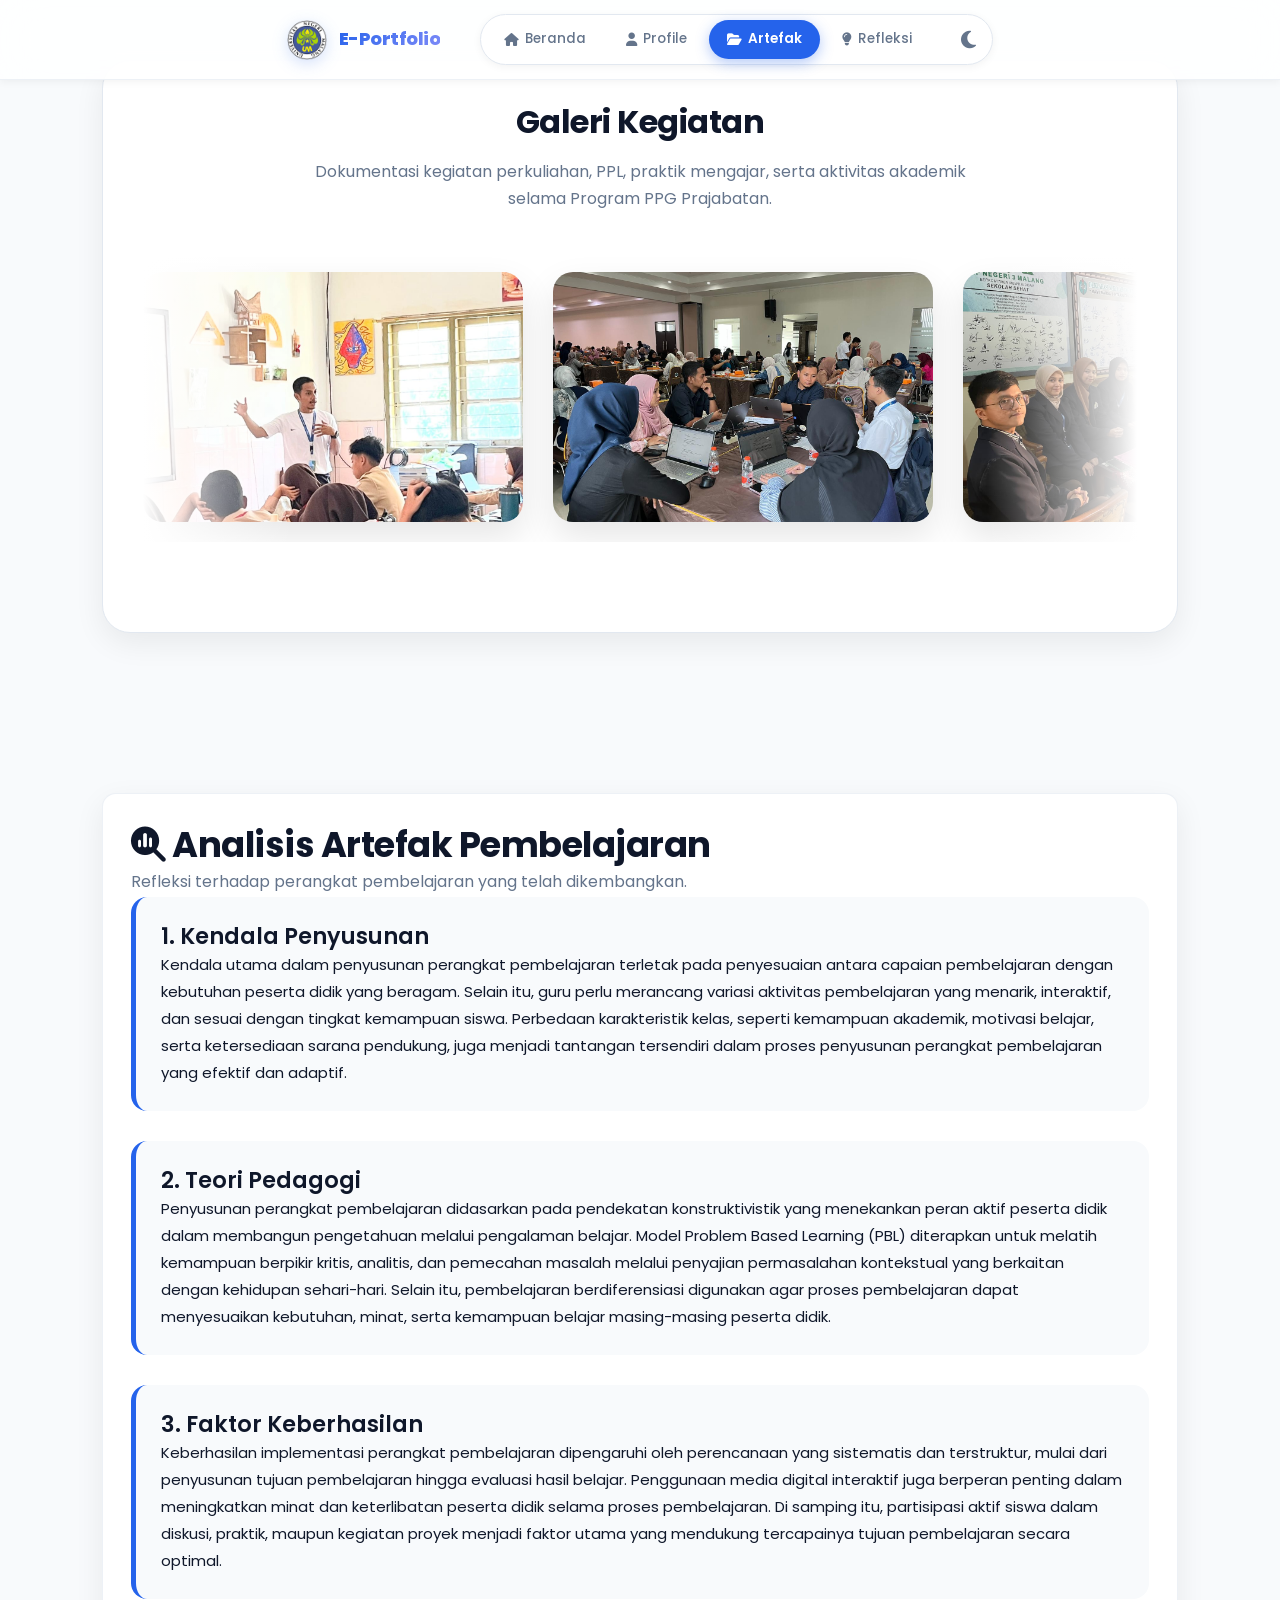
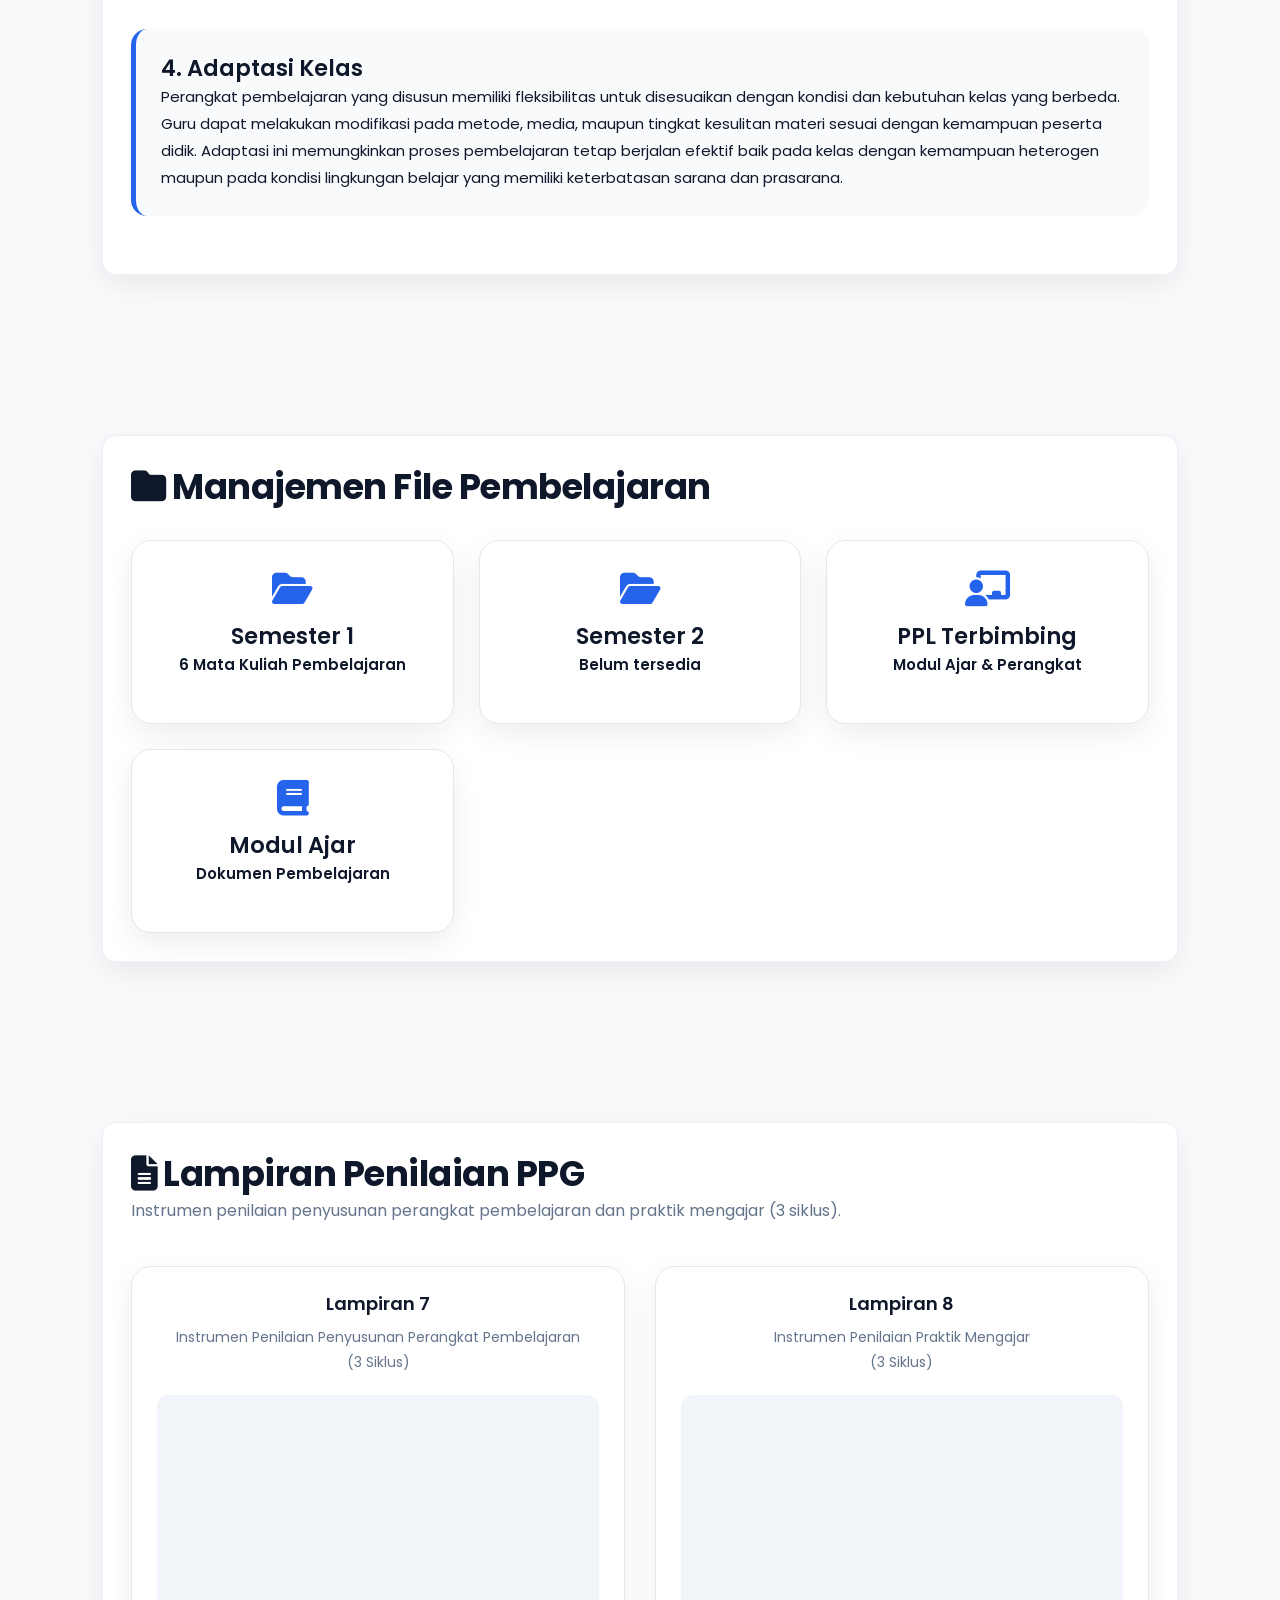
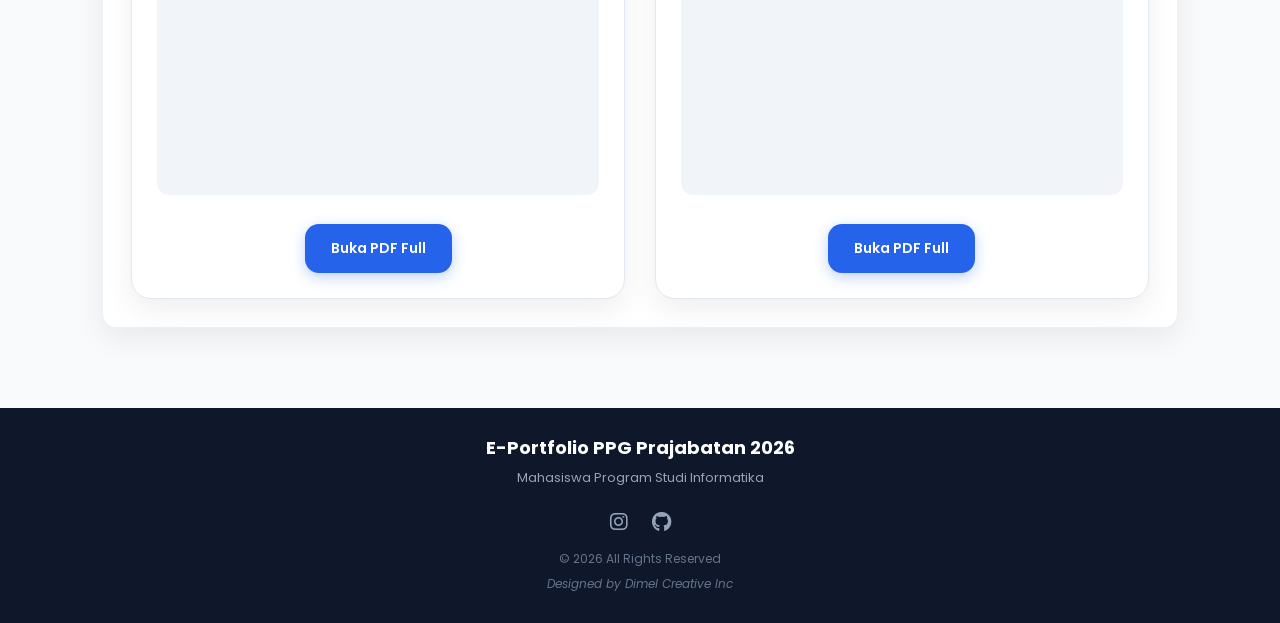
==== e-porto/artefak.html @ 4938cc2d "Add files via upload" ====
<!DOCTYPE html>
<html lang="id">

<head>
  <meta charset="UTF-8">
  <meta name="viewport" content="width=device-width, initial-scale=1.0">
  <title>Artefak - E-Portfolio PPG</title>

  <link rel="icon" href="assets/img/favicon.png">
  <link rel="stylesheet" href="https://cdnjs.cloudflare.com/ajax/libs/font-awesome/6.5.1/css/all.min.css">
  <link rel="stylesheet" href="assets/css/global.css">
  <link rel="stylesheet" href="assets/css/artefak.css">
</head>

<body class="page-transition">

  <div id="preloader">
    <div class="loader-box">
      <div class="loader-wrapper">
        <div class="loader-circle"></div>
        <img src="assets/img/logo1.png" class="loader-logo" alt="Logo Preloader">
      </div>
    </div>
  </div>

  <nav class="navbar">
    <div class="nav-left">
      <img src="assets/img/logo1.png" class="logo" alt="Logo E-Portfolio">
      <div class="title">E-Portfolio</div>
    </div>
    <div class="nav-right">
      <a href="index.html"><i class="fas fa-house"></i> Beranda</a>
      <a href="profile.html"><i class="fas fa-user"></i> Profile</a>
      <a href="artefak.html" class="active"><i class="fas fa-folder-open"></i> Artefak</a>
      <a href="refleksi.html"><i class="fas fa-lightbulb"></i> Refleksi</a>
      <button id="theme-toggle" class="theme-btn" aria-label="Toggle Dark Mode"
        style="background:none;border:none;color:var(--text-soft);font-size:20px;cursor:pointer;margin-left:15px;">
        <i class="fas fa-moon"></i>
      </button>
    </div>
  </nav>

  <section class="gallery-wrapper">
    <div class="gallery-container">

      <div class="gallery-header">
        <h2>Galeri Kegiatan</h2>
        <p>
          Dokumentasi kegiatan perkuliahan, PPL, praktik mengajar,
          serta aktivitas akademik selama Program PPG Prajabatan.
        </p>
      </div>

      <div class="gallery-section">
        <div class="gallery-track">
          <div class="gallery-item"><img src="assets/img/keg5.jpeg" alt="Kegiatan 1"></div>
          <div class="gallery-item"><img src="assets/img/keg2.jpeg" alt="Kegiatan 2"></div>
          <div class="gallery-item"><img src="assets/img/keg3.jpeg" alt="Kegiatan 3"></div>
          <div class="gallery-item"><img src="assets/img/keg4.jpeg" alt="Kegiatan 4"></div>
          <div class="gallery-item"><img src="assets/img/keg1.jpeg" alt="Kegiatan 5"></div>
          <div class="gallery-item"><img src="assets/img/keg6.jpeg" alt="Kegiatan 6"></div>
          <div class="gallery-item"><img src="assets/img/keg7.jpeg" alt="Kegiatan 7"></div>
          <div class="gallery-item"><img src="assets/img/keg8.jpeg" alt="Kegiatan 8"></div>
          <div class="gallery-item"><img src="assets/img/keg9.jpeg" alt="Kegiatan 9"></div>
          <div class="gallery-item"><img src="assets/img/keg10.jpg" alt="Kegiatan 10"></div>

          <div class="gallery-item"><img src="assets/img/keg5.jpeg" alt="Kegiatan 1"></div>
          <div class="gallery-item"><img src="assets/img/keg2.jpeg" alt="Kegiatan 2"></div>
          <div class="gallery-item"><img src="assets/img/keg3.jpeg" alt="Kegiatan 3"></div>
          <div class="gallery-item"><img src="assets/img/keg4.jpeg" alt="Kegiatan 4"></div>
          <div class="gallery-item"><img src="assets/img/keg1.jpeg" alt="Kegiatan 5"></div>
          <div class="gallery-item"><img src="assets/img/keg6.jpeg" alt="Kegiatan 6"></div>
          <div class="gallery-item"><img src="assets/img/keg7.jpeg" alt="Kegiatan 7"></div>
          <div class="gallery-item"><img src="assets/img/keg8.jpeg" alt="Kegiatan 8"></div>
          <div class="gallery-item"><img src="assets/img/keg9.jpeg" alt="Kegiatan 9"></div>
          <div class="gallery-item"><img src="assets/img/keg10.jpg" alt="Kegiatan 10"></div>
        </div>
      </div>
    </div>
  </section>

  <section class="section">
    <div class="card">
      <h2><i class="fas fa-magnifying-glass-chart"></i> Analisis Artefak Pembelajaran</h2>
      <p class="sub-title">Refleksi terhadap perangkat pembelajaran yang telah dikembangkan.</p>

      <div class="analysis-box">
        <h3>1. Kendala Penyusunan</h3>
        <p>
          Kendala utama dalam penyusunan perangkat pembelajaran terletak pada penyesuaian antara capaian pembelajaran
          dengan kebutuhan peserta didik yang beragam. Selain itu, guru perlu merancang variasi aktivitas pembelajaran
          yang menarik, interaktif, dan sesuai dengan tingkat kemampuan siswa. Perbedaan karakteristik kelas, seperti
          kemampuan akademik, motivasi belajar, serta ketersediaan sarana pendukung, juga menjadi tantangan tersendiri
          dalam proses penyusunan perangkat pembelajaran yang efektif dan adaptif.
        </p>
      </div>

      <div class="analysis-box">
        <h3>2. Teori Pedagogi</h3>
        <p>
          Penyusunan perangkat pembelajaran didasarkan pada pendekatan konstruktivistik yang menekankan peran aktif
          peserta didik dalam membangun pengetahuan melalui pengalaman belajar. Model Problem Based Learning (PBL)
          diterapkan untuk melatih kemampuan berpikir kritis, analitis, dan pemecahan masalah melalui penyajian
          permasalahan kontekstual yang berkaitan dengan kehidupan sehari-hari. Selain itu, pembelajaran berdiferensiasi
          digunakan agar proses pembelajaran dapat menyesuaikan kebutuhan, minat, serta kemampuan belajar masing-masing
          peserta didik.
        </p>
      </div>

      <div class="analysis-box">
        <h3>3. Faktor Keberhasilan</h3>
        <p>
          Keberhasilan implementasi perangkat pembelajaran dipengaruhi oleh perencanaan yang sistematis dan terstruktur,
          mulai dari penyusunan tujuan pembelajaran hingga evaluasi hasil belajar. Penggunaan media digital interaktif
          juga berperan penting dalam meningkatkan minat dan keterlibatan peserta didik selama proses pembelajaran. Di
          samping itu, partisipasi aktif siswa dalam diskusi, praktik, maupun kegiatan proyek menjadi faktor utama yang
          mendukung tercapainya tujuan pembelajaran secara optimal.
        </p>
      </div>

      <div class="analysis-box">
        <h3>4. Adaptasi Kelas</h3>
        <p>
          Perangkat pembelajaran yang disusun memiliki fleksibilitas untuk disesuaikan dengan kondisi dan kebutuhan
          kelas yang berbeda. Guru dapat melakukan modifikasi pada metode, media, maupun tingkat kesulitan materi sesuai
          dengan kemampuan peserta didik. Adaptasi ini memungkinkan proses pembelajaran tetap berjalan efektif baik pada
          kelas dengan kemampuan heterogen maupun pada kondisi lingkungan belajar yang memiliki keterbatasan sarana dan
          prasarana.
        </p>
      </div>
    </div>
  </section>

  <section class="section">
    <div class="card">
      <h2><i class="fas fa-folder"></i> Manajemen File Pembelajaran</h2>

      <div class="file-grid">
        <div class="file-card" onclick="location.href='semester1.html'" style="cursor: pointer;">
          <i class="fas fa-folder-open"></i>
          <h3>Semester 1</h3>
          <p>6 Mata Kuliah Pembelajaran</p>
        </div>

        <div class="file-card">
          <i class="fas fa-folder-open"></i>
          <h3>Semester 2</h3>
          <p>Belum tersedia</p>
        </div>

        <div class="file-card" onclick="location.href='pplterbimbing.html'" style="cursor: pointer;">
          <i class="fas fa-chalkboard-user"></i>
          <h3>PPL Terbimbing</h3>
          <p>Modul Ajar & Perangkat</p>
        </div>

        <div class="file-card" onclick="location.href='modulajar.html'" style="cursor: pointer;">
          <i class="fas fa-book"></i>
          <h3>Modul Ajar</h3>
          <p>Dokumen Pembelajaran</p>
        </div>
      </div>
    </div>
  </section>

  <section class="section">
    <div class="card">
      <h2><i class="fas fa-file-lines"></i> Lampiran Penilaian PPG</h2>
      <p class="sub-title">Instrumen penilaian penyusunan perangkat pembelajaran dan praktik mengajar (3 siklus).</p>

      <div class="pdf-grid">
        <div class="pdf-card">
          <h3>Lampiran 7</h3>
          <p>Instrumen Penilaian Penyusunan Perangkat Pembelajaran<br>(3 Siklus)</p>
          <iframe src="assets/pdf/Lampiran 7 (3 Siklus).pdf" class="pdf-viewer" title="Lampiran 7"></iframe>
          <a href="assets/pdf/Lampiran 7 (3 Siklus).pdf" target="_blank" class="btn">Buka PDF Full</a>
        </div>

        <div class="pdf-card">
          <h3>Lampiran 8</h3>
          <p>Instrumen Penilaian Praktik Mengajar<br>(3 Siklus)</p>
          <iframe src="assets/pdf/Lampiran 8 (3 Siklus).pdf" class="pdf-viewer" title="Lampiran 8"></iframe>
          <a href="assets/pdf/Lampiran 8 (3 Siklus).pdf" target="_blank" class="btn">Buka PDF Full</a>
        </div>
      </div>
    </div>
  </section>
  <button id="backToTop" class="back-to-top" aria-label="Kembali ke atas">
    <i class="fas fa-arrow-up"></i>
  </button>
  <footer>
    <div class="footer-content">
      <h3>E-Portfolio PPG Prajabatan 2026</h3>
      <p>Mahasiswa Program Studi Informatika</p>

      <div class="footer-social">
        <a href="https://www.instagram.com/fathulrrrrr/" target="_blank"><i class="fab fa-instagram"></i></a>
        <a href="https://github.com/cj37-xyz" target="_blank"><i class="fab fa-github"></i></a>
      </div>

      <div class="footer-bottom">
        © 2026 All Rights Reserved
        <p><i>Designed by Dimel Creative Inc</i></p>
      </div>
    </div>
  </footer>

  <script src="https://unpkg.com/aos@2.3.1/dist/aos.js"></script>
  <script src="assets/js/global.js"></script>

  <script>
    AOS.init({
      duration: 1000,
      once: true
    });
  </script>

  <script>
    /* =========================
    DISABLE SCROLL RESTORE & PRELOADER
    ========================= */
    if ('scrollRestoration' in history) {
      history.scrollRestoration = 'manual';
    }

    window.addEventListener("load", () => {
      const preloader = document.getElementById("preloader");

      /* SCROLL KE ATAS */
      window.scrollTo(0, 0);

      /* LOADER */
      setTimeout(() => {
        preloader.style.opacity = "0";
        setTimeout(() => {
          preloader.style.visibility = "hidden";
        }, 300);
      }, 650);
    });

    /* =========================
    NAVBAR HIDE SHOW
    ========================= */
    let lastScroll = 0;
    const navbar = document.querySelector('.navbar');

    window.addEventListener('scroll', () => {
      let currentScroll = window.pageYOffset;

      if (currentScroll > lastScroll && currentScroll > 80) {
        navbar.classList.add('hide'); // SCROLL BAWAH
      } else {
        navbar.classList.remove('hide'); // SCROLL ATAS
      }
      lastScroll = currentScroll;
    });
  </script>
  <script>
    /* =========================
    DARK MODE TOGGLE & LOCAL STORAGE
    ========================= */
    const themeToggleBtn = document.getElementById('theme-toggle');
    const themeIcon = themeToggleBtn.querySelector('i');
    const rootElement = document.documentElement;

    const savedTheme = localStorage.getItem('portfolio-theme');
    if (savedTheme === 'dark') {
      rootElement.setAttribute('data-theme', 'dark');
      themeIcon.classList.replace('fa-moon', 'fa-sun');
    }

    themeToggleBtn.addEventListener('click', () => {
      const currentTheme = rootElement.getAttribute('data-theme');
      if (currentTheme === 'dark') {
        rootElement.removeAttribute('data-theme');
        localStorage.setItem('portfolio-theme', 'light');
        themeIcon.classList.replace('fa-sun', 'fa-moon');
      } else {
        rootElement.setAttribute('data-theme', 'dark');
        localStorage.setItem('portfolio-theme', 'dark');
        themeIcon.classList.replace('fa-moon', 'fa-sun');
      }
    });
  </script>
  <script>
    /* =========================
    BACK TO TOP BUTTON SCRIPT
    ========================= */
    const backToTopBtn = document.getElementById("backToTop");

    window.addEventListener("scroll", () => {
      // Tombol akan muncul jika layar di-scroll lebih dari 300px ke bawah
      if (window.pageYOffset > 300) {
        backToTopBtn.classList.add("show");
      } else {
        backToTopBtn.classList.remove("show");
      }
    });

    // Efek scroll mulus (smooth) saat diklik
    backToTopBtn.addEventListener("click", () => {
      window.scrollTo({
        top: 0,
        behavior: "smooth"
      });
    });
  </script>
</body>

</html>
---- e-porto/assets/css/global.css ----
@import url('https://fonts.googleapis.com/css2?family=Poppins:ital,wght@0,300;0,400;0,500;0,600;0,700;0,800;1,400&display=swap');

/* =========================
ROOT VARIABLES
========================= */

:root {
  --navbar-height: 80px;

  --primary: #2563EB;
  --primary-dark: #1D4ED8;
  --primary-light: #EFF6FF;
  --accent: #6366F1;

  --text: #0F172A;
  --text-soft: #64748B;
  --text-muted: #94A3B8;

  --bg: #F8FAFC;
  --bg-card: #FFFFFF;
  --white: #FFFFFF;

  --border: #E2E8F0;
  --border-light: rgba(226, 232, 240, 0.6);

  --shadow-sm: 0 2px 8px rgba(0, 0, 0, 0.05);
  --shadow: 0 10px 30px rgba(0, 0, 0, 0.07);
  --shadow-lg: 0 20px 50px rgba(0, 0, 0, 0.1);

  --radius-sm: 8px;
  --radius: 14px;
  --radius-lg: 20px;
  --radius-full: 999px;

  --navbar-bg: rgba(255, 255, 255, 0.85);

  --font: 'Poppins', sans-serif;
}

/* =========================
DARK THEME
========================= */

[data-theme="dark"] {
  --bg: #0F172A;
  --bg-card: #1E293B;
  --text: #F1F5F9;
  --text-soft: #CBD5E1;
  --text-muted: #64748B;
  --white: #1E293B;
  --primary: #60A5FA;
  --primary-dark: #93C5FD;
  --primary-light: rgba(96, 165, 250, 0.1);
  --border: rgba(255, 255, 255, 0.08);
  --border-light: rgba(255, 255, 255, 0.05);
  --shadow-sm: 0 2px 8px rgba(0, 0, 0, 0.3);
  --shadow: 0 10px 30px rgba(0, 0, 0, 0.3);
  --shadow-lg: 0 20px 50px rgba(0, 0, 0, 0.5);
  --navbar-bg: rgba(15, 23, 42, 0.9);
}

/* =========================
GLOBAL RESET
========================= */

*,
*::before,
*::after {
  margin: 0;
  padding: 0;
  box-sizing: border-box;
}

html {
  scroll-behavior: smooth;
}

body {
  font-family: var(--font);
  background: var(--bg);
  color: var(--text);
  line-height: 1.7;
  -webkit-font-smoothing: antialiased;
  animation: pageFade 0.5s ease;
}

a {
  text-decoration: none;
  font-family: var(--font);
}

button,
input,
textarea,
select {
  font-family: var(--font);
}

img {
  max-width: 100%;
  height: auto;
  display: block;
}

/* =========================
TYPOGRAPHY SYSTEM
========================= */

h1,
h2,
h3,
h4,
h5,
h6 {
  font-family: var(--font);
  color: var(--text);
  line-height: 1.3;
}

h1 {
  font-size: clamp(2rem, 5vw, 3.5rem);
  font-weight: 800;
  letter-spacing: -1px;
}

h2 {
  font-size: clamp(1.5rem, 3vw, 2.2rem);
  font-weight: 700;
  letter-spacing: -0.5px;
}

h3 {
  font-size: clamp(1.1rem, 2vw, 1.4rem);
  font-weight: 600;
}

p {
  font-family: var(--font);
  color: var(--text-soft);
  line-height: 1.8;
  font-weight: 400;
}

/* =========================
NAVBAR
========================= */

.navbar {
  position: fixed;
  top: 0;
  left: 0;
  right: 0;
  z-index: 9999;
  height: var(--navbar-height);
  display: flex;
  justify-content: center;
  align-items: center;
  gap: 40px;
  padding: 0 5%;
  background: var(--navbar-bg);
  backdrop-filter: blur(20px);
  -webkit-backdrop-filter: blur(20px);
  border-bottom: 1px solid var(--border-light);
  box-shadow: var(--shadow-sm);
  font-family: var(--font);
  transition: transform 0.4s cubic-bezier(0.4, 0, 0.2, 1),
    background 0.3s ease,
    box-shadow 0.3s ease;
}

.navbar.hide {
  transform: translateY(-110%);
}

/* NAV LEFT */

.nav-left {
  display: flex;
  align-items: center;
  gap: 12px;
}

.logo {
  width: 40px;
  height: 40px;
  object-fit: contain;
  filter: drop-shadow(0 4px 8px rgba(37, 99, 235, 0.2));
  transition: transform 0.4s cubic-bezier(0.34, 1.56, 0.64, 1);
}

.logo:hover {
  transform: rotate(-8deg) scale(1.1);
}

.title {
  font-family: var(--font);
  font-weight: 800;
  font-size: 18px;
  color: var(--text);
  letter-spacing: -0.5px;
  background: linear-gradient(135deg, var(--primary) 0%, #818CF8 100%);
  -webkit-background-clip: text;
  -webkit-text-fill-color: transparent;
  background-clip: text;
}

/* NAV RIGHT (PILL MENU) */

.nav-right {
  display: flex;
  align-items: center;
  gap: 4px;
  background: var(--bg-card);
  padding: 5px;
  border-radius: var(--radius-full);
  border: 1px solid var(--border);
  box-shadow: var(--shadow-sm);
}

.nav-right a {
  font-family: var(--font);
  display: flex;
  align-items: center;
  gap: 6px;
  padding: 8px 18px;
  font-size: 13.5px;
  font-weight: 500;
  color: var(--text-soft);
  border-radius: var(--radius-full);
  transition: all 0.25s cubic-bezier(0.4, 0, 0.2, 1);
  position: relative;
  white-space: nowrap;
}

.nav-right a i {
  font-size: 13px;
  transition: transform 0.25s ease;
}

.nav-right a:hover {
  color: var(--primary);
  background: var(--primary-light);
}

.nav-right a:hover i {
  transform: translateY(-2px);
}

.nav-right a.active {
  background: var(--primary);
  color: #fff;
  font-weight: 600;
  box-shadow: 0 4px 14px rgba(37, 99, 235, 0.35);
}

.nav-right a.active i {
  color: #fff;
}

.nav-right a.active:hover {
  background: var(--primary-dark);
  color: #fff;
}

/* THEME TOGGLE */

#theme-toggle {
  font-family: var(--font);
  display: flex;
  align-items: center;
  justify-content: center;
  width: 38px;
  height: 38px;
  border-radius: 50%;
  background: var(--primary-light);
  border: 1px solid var(--border);
  color: var(--primary);
  cursor: pointer;
  transition: all 0.35s cubic-bezier(0.34, 1.56, 0.64, 1);
  flex-shrink: 0;
}

#theme-toggle:hover {
  transform: rotate(30deg) scale(1.1);
  box-shadow: 0 4px 12px rgba(37, 99, 235, 0.25);
}

[data-theme="dark"] #theme-toggle {
  color: #FBBF24;
  background: rgba(251, 191, 36, 0.1);
  border-color: rgba(251, 191, 36, 0.2);
}

[data-theme="dark"] #theme-toggle:hover {
  box-shadow: 0 4px 12px rgba(251, 191, 36, 0.3);
}

/* =========================
SECTION SYSTEM
========================= */

section {
  padding: 80px 8%;
}

.section-header {
  text-align: center;
  margin-bottom: 50px;
}

.section-header h2 {
  margin-bottom: 12px;
}

.section-header p {
  max-width: 600px;
  margin: 0 auto;
  font-size: 15px;
}

.section-tag {
  display: inline-flex;
  align-items: center;
  gap: 6px;
  padding: 5px 14px;
  background: var(--primary-light);
  color: var(--primary);
  border-radius: var(--radius-full);
  font-size: 12px;
  font-weight: 600;
  letter-spacing: 0.5px;
  text-transform: uppercase;
  margin-bottom: 14px;
  font-family: var(--font);
}

/* =========================
CARD SYSTEM
========================= */

.card {
  background: var(--bg-card);
  border-radius: var(--radius);
  box-shadow: var(--shadow);
  padding: 28px;
  border: 1px solid var(--border-light);
  transition: transform 0.3s ease, box-shadow 0.3s ease;
}

.card:hover {
  transform: translateY(-5px);
  box-shadow: var(--shadow-lg);
}

/* =========================
BADGE SYSTEM
========================= */

.badge {
  display: inline-flex;
  align-items: center;
  gap: 5px;
  padding: 6px 14px;
  background: var(--primary-light);
  color: var(--primary);
  font-size: 12.5px;
  border-radius: var(--radius-full);
  font-weight: 600;
  font-family: var(--font);
  letter-spacing: 0.3px;
}

/* =========================
BUTTON SYSTEM
========================= */

.btn {
  display: inline-flex;
  align-items: center;
  gap: 8px;
  padding: 13px 26px;
  background: var(--primary);
  color: white;
  border-radius: var(--radius);
  font-weight: 600;
  font-size: 14px;
  font-family: var(--font);
  border: none;
  cursor: pointer;
  transition: all 0.3s cubic-bezier(0.4, 0, 0.2, 1);
  box-shadow: 0 4px 14px rgba(37, 99, 235, 0.3);
}

.btn:hover {
  background: var(--primary-dark);
  transform: translateY(-3px);
  box-shadow: 0 8px 22px rgba(37, 99, 235, 0.4);
  color: white;
}

.btn-outline {
  display: inline-flex;
  align-items: center;
  gap: 8px;
  padding: 13px 26px;
  border: 2px solid var(--primary);
  color: var(--primary);
  border-radius: var(--radius);
  font-weight: 600;
  font-size: 14px;
  font-family: var(--font);
  cursor: pointer;
  transition: all 0.3s ease;
  background: transparent;
}

.btn-outline:hover {
  background: var(--primary);
  color: white;
  transform: translateY(-3px);
  box-shadow: 0 8px 22px rgba(37, 99, 235, 0.25);
}

/* =========================
PRELOADER
========================= */

#preloader {
  position: fixed;
  width: 100%;
  height: 100vh;
  background: var(--bg);
  display: flex;
  justify-content: center;
  align-items: center;
  z-index: 999999;
  transition: opacity 0.4s ease, visibility 0.4s ease;
}

.loader-box {
  text-align: center;
}

.loader-wrapper {
  position: relative;
  width: 80px;
  height: 80px;
  margin: 0 auto 20px;
}

.loader-circle {
  width: 80px;
  height: 80px;
  border: 3px solid var(--border);
  border-top: 3px solid var(--primary);
  border-radius: 50%;
  animation: spin 1s linear infinite;
  position: absolute;
  top: 0;
  left: 0;
}

.loader-logo {
  width: 50px;
  height: 50px;
  object-fit: contain;
  position: absolute;
  top: 50%;
  left: 50%;
  transform: translate(-50%, -50%);
}

.loader-box h3 {
  font-size: 18px;
  font-weight: 700;
  font-family: var(--font);
  color: var(--text);
  margin-bottom: 6px;
}

.loader-box p {
  font-size: 13px;
  color: var(--text-muted);
  font-family: var(--font);
}

/* =========================
FOOTER
========================= */

footer {
  background: #0F172A;
  color: white;
  text-align: center;
  padding: 28px 8%;
  font-family: var(--font);
}

.footer-content h3 {
  font-size: 18px;
  font-weight: 700;
  color: white;
  margin-bottom: 6px;
  font-family: var(--font);
}

.footer-content p {
  font-size: 13px;
  color: #94A3B8;
  font-family: var(--font);
}

.footer-social {
  margin: 16px 0 10px;
}

.footer-social a {
  margin: 0 10px;
  color: #94A3B8;
  font-size: 20px;
  transition: 0.3s ease;
  display: inline-block;
}

.footer-social a:hover {
  color: var(--primary);
  transform: translateY(-3px);
}

.footer-bottom {
  margin-top: 10px;
  font-size: 12px;
  color: #64748B;
  font-family: var(--font);
}

.footer-bottom p {
  font-size: 12px;
  color: #64748B;
  font-family: var(--font);
  margin-top: 4px;
}

/* =========================
PROFILE SECTION
========================= */

.profile-section {
  padding: 120px 8% 60px;
}

.container {
  display: grid;
  grid-template-columns: 1.3fr 1fr;
  gap: 40px;
  align-items: start;
}

.profile-text {
  padding: 35px;
}

.profile-text h1 {
  font-size: 36px;
  margin: 15px 0;
  font-family: var(--font);
  font-weight: 800;
}

.profile-text p {
  margin-bottom: 18px;
  line-height: 1.9;
  font-family: var(--font);
}

.profile-text h2 {
  margin-top: 25px;
  font-size: 17px;
  display: flex;
  align-items: center;
  gap: 10px;
  color: var(--primary);
  font-family: var(--font);
  font-weight: 700;
}

.profile-text.card {
  transition: 0.3s ease;
}

.profile-text.card:hover {
  transform: translateY(-4px);
}

/* =========================
MAPS
========================= */

.profile-maps {
  display: flex;
  flex-direction: column;
  gap: 20px;
}

.map-box {
  padding: 18px;
  border-radius: var(--radius);
  overflow: hidden;
  transition: 0.3s ease;
}

.map-box:hover {
  transform: translateY(-4px);
}

.map-box h3 {
  margin-bottom: 12px;
  font-size: 15px;
  color: var(--primary);
  display: flex;
  align-items: center;
  gap: 8px;
  font-family: var(--font);
  font-weight: 600;
}

.map-box iframe {
  width: 100%;
  height: 240px;
  border-radius: var(--radius-sm);
  border: none;
}

/* =========================
ANIMATIONS
========================= */

@keyframes spin {
  0% {
    transform: rotate(0deg);
  }

  100% {
    transform: rotate(360deg);
  }
}

@keyframes fadePage {
  from {
    opacity: 0;
    transform: translateY(8px);
  }

  to {
    opacity: 1;
    transform: translateY(0);
  }
}

@keyframes fadeUp {
  from {
    opacity: 0;
    transform: translateY(20px);
  }

  to {
    opacity: 1;
    transform: translateY(0);
  }
}

@keyframes gradientShift {
  0% {
    background-position: 0% 50%;
  }

  50% {
    background-position: 100% 50%;
  }

  100% {
    background-position: 0% 50%;
  }
}

.page-transition {
  animation: fadePage 0.5s ease;
}

/* =========================
RESPONSIVE — TABLET
========================= */

@media (max-width: 992px) {

  .hero,
  .profile-section,
  .reflection-container,
  .map-section {
    grid-template-columns: 1fr;
    gap: 40px;
  }

  .hero-right,
  .profile-image {
    text-align: center;
  }

  .hero-right img,
  .profile-image img {
    width: 280px;
  }

  .gallery-track img {
    width: 260px;
  }

  .container {
    grid-template-columns: 1fr;
  }
}

/* =========================
RESPONSIVE — MOBILE
========================= */

@media (max-width: 768px) {
  .navbar {
    padding: 0 5%;
    height: 65px;
    gap: 16px;
  }

  .title {
    font-size: 16px;
  }

  .nav-right {
    gap: 2px;
  }

  .nav-right a {
    padding: 7px 12px;
    font-size: 12px;
  }

  .logo {
    width: 34px;
    height: 34px;
  }

  section {
    padding: 100px 5%;
  }

  .profile-text h1 {
    font-size: 28px;
  }

  .gallery-track img {
    width: 220px;
    height: 150px;
  }

  .map-section {
    grid-template-columns: 1fr;
    padding: 30px 6%;
  }

  .file-list a {
    flex-direction: column;
    align-items: flex-start;
    gap: 10px;
  }

  footer {
    padding: 24px 6%;
  }
}

/* =========================
RESPONSIVE — SMALL MOBILE
========================= */

@media (max-width: 480px) {
  .title {
    display: none;
  }

  .nav-right a {
    padding: 7px 10px;
    font-size: 11px;
    gap: 4px;
  }

  .nav-right a i {
    font-size: 12px;
  }

  .gallery-track img {
    width: 180px;
    height: 130px;
  }

  #theme-toggle {
    width: 34px;
    height: 34px;
  }
}

/* =========================
BACK TO TOP BUTTON
========================= */
.back-to-top {
  position: fixed;
  bottom: 30px;
  right: 30px;
  width: 50px;
  height: 50px;
  background: var(--primary, #2563EB);
  color: #ffffff;
  border: none;
  border-radius: 50%;
  font-size: 20px;
  cursor: pointer;
  box-shadow: 0 4px 15px rgba(37, 99, 235, 0.3);

  /* Sembunyikan secara default */
  opacity: 0;
  visibility: hidden;
  transform: translateY(20px);
  transition: all 0.3s ease;
  z-index: 999;

  display: flex;
  align-items: center;
  justify-content: center;
}

/* Class ini akan ditambahkan oleh JavaScript saat user scroll */
.back-to-top.show {
  opacity: 1;
  visibility: visible;
  transform: translateY(0);
}

.back-to-top:hover {
  background: #1D4ED8;
  /* Warna biru lebih gelap saat di-hover */
  transform: translateY(-5px);
  /* Efek tombol terangkat */
  box-shadow: 0 8px 25px rgba(37, 99, 235, 0.5);
}

/* Penyesuaian untuk layar HP agar tidak mengganggu */
@media (max-width: 768px) {
  .back-to-top {
    bottom: 20px;
    right: 20px;
    width: 45px;
    height: 45px;
    font-size: 18px;
  }
}
---- e-porto/assets/css/artefak.css ----
/* =========================
HERO GALLERY
========================= */

.hero-gallery{
  text-align:center;
  padding:140px 8% 40px;
}

.hero-gallery h1{
  font-size:42px;
  color:var(--text);
  margin-bottom:15px;
}

.hero-gallery p{
  color:var(--text-soft);
  max-width:700px;
  margin:auto;
  line-height:1.8;
  font-size:16px;
}


/* =========================
GALLERY WRAPPER
========================= */

.gallery-wrapper{
  padding:60px 8% 80px;
}

/* =========================
FRAME / CONTAINER
========================= */

.gallery-container{
  background:var(--white);
  border-radius:28px;
  padding:40px;
  box-shadow:var(--shadow);
  border:1px solid var(--border);
  overflow:hidden;
  position:relative;
}

[data-theme="dark"] .gallery-container {
  border:1px solid rgba(255,255,255,0.05);
}

/* =========================
HEADER
========================= */

.gallery-header{
  margin-bottom:40px;
  text-align:center;
}

.gallery-header h2{
  font-size:32px;
  color:var(--text);
  margin-bottom:15px;
}

.gallery-header p{
  color:var(--text-soft);
  line-height:1.7;
  max-width:700px;
  margin:auto;
}

/* =========================
GALLERY TRACK
========================= */

.gallery-section{
  overflow:hidden;
  position:relative;
  margin-bottom:50px;
  padding:20px 0;
}

.gallery-track{
  display:flex;
  width:max-content;
  gap:30px;
  animation:scrollGallery 40s linear infinite;
}

.gallery-track:hover{
  animation-play-state:paused;
}

/* =========================
ITEM
========================= */

.gallery-item{
  width:380px;
  height:250px;
  border-radius:20px;
  overflow:hidden;
  flex-shrink:0;
  box-shadow:0 15px 35px rgba(0,0,0,0.1);
  position:relative;
}

[data-theme="dark"] .gallery-item {
  box-shadow:0 15px 35px rgba(0,0,0,0.3);
}

.gallery-item img{
  width:100%;
  height:100%;
  object-fit:cover;
  transition:0.5s ease;
}

.gallery-item:hover img{
  transform:scale(1.08);
}

/* =========================
FADE EFFECT
========================= */

.gallery-section::before,
.gallery-section::after{
  content:'';
  position:absolute;
  top:0;
  width:150px;
  height:100%;
  z-index:2;
  pointer-events:none;
}

.gallery-section::before{
  left:0;
  background:linear-gradient(to right,var(--white),transparent);
}

.gallery-section::after{
  right:0;
  background:linear-gradient(to left,var(--white),transparent);
}

/* =========================
ANIMATION
========================= */

@keyframes scrollGallery{
  0%{ transform:translateX(0); }
  100%{ transform:translateX(calc(-50% - 15px)); } /* Adjust based on gap */
}


/* =========================
ANALYSIS
========================= */

.analysis-box{
  background:#F8FAFC;
  padding:25px;
  border-left:5px solid var(--primary);
  border-radius:16px;
  margin-bottom:30px;
}

[data-theme="dark"] .analysis-box {
  background:rgba(37,99,235,0.05);
}

.analysis-box p{
  color:var(--text);
  line-height:1.8;
  font-size:15px;
}

/* =========================
FILE GRID
========================= */

.file-grid{
  display:grid;
  grid-template-columns:repeat(auto-fit, minmax(250px, 1fr));
  gap:25px;
  margin-top:30px;
}

.file-card{
  background:var(--white);
  border:1px solid var(--border);
  padding:30px 20px;
  border-radius:20px;
  text-align:center;
  transition:0.3s ease;
  box-shadow:var(--shadow);
}

[data-theme="dark"] .file-card {
  border:1px solid rgba(255,255,255,0.05);
}

.file-card:hover{
  transform:translateY(-8px);
  box-shadow:0 15px 35px rgba(37,99,235,0.15);
  border-color:var(--primary);
}

.file-card i{
  font-size:36px;
  color:var(--primary);
  margin-bottom:15px;
}

.file-card p{
  color:var(--text);
  font-size:15px;
  font-weight:600;
  margin-bottom:15px;
}

/* =========================
PDF GRID
========================= */

.pdf-grid{
  display:grid;
  grid-template-columns:repeat(auto-fit, minmax(400px, 1fr));
  gap:30px;
  margin-top:40px;
}

.pdf-card{
  background:var(--white);
  border:1px solid var(--border);
  border-radius:20px;
  padding:25px;
  text-align:center;
  box-shadow:var(--shadow);
}

[data-theme="dark"] .pdf-card {
  border:1px solid rgba(255,255,255,0.05);
}

.pdf-card h3{
  margin-bottom:10px;
  color:var(--text);
  font-size:18px;
}

.pdf-card p{
  font-size:14px;
  color:var(--text-soft);
  margin-bottom:20px;
}

/* PDF VIEWER */

.pdf-viewer{
  width:100%;
  height:400px;
  border:none;
  border-radius:12px;
  margin-bottom:20px;
  background:#f1f5f9;
}

[data-theme="dark"] .pdf-viewer {
  background:#1e293b;
}

/* =========================
RESPONSIVE
========================= */

@media(max-width:992px){
  .gallery-container{
    padding:30px;
  }

  .gallery-item{
    width:320px;
    height:210px;
  }
}

@media(max-width:768px){
  .hero-gallery{
    padding:120px 5% 30px;
  }

  .hero-gallery h1 {
    font-size:32px;
  }

  .gallery-wrapper{
    padding:40px 5% 60px;
  }

  .gallery-container{
    padding:20px;
    border-radius:20px;
  }

  .gallery-item{
    width:280px;
    height:190px;
  }
  
  .pdf-grid{
    grid-template-columns:1fr;
  }
  
  .pdf-viewer{
    height:350px;
  }
}

@media(max-width:480px){
  .gallery-item{
    width:240px;
    height:160px;
  }
  
  .file-grid {
    grid-template-columns: 1fr;
  }
}
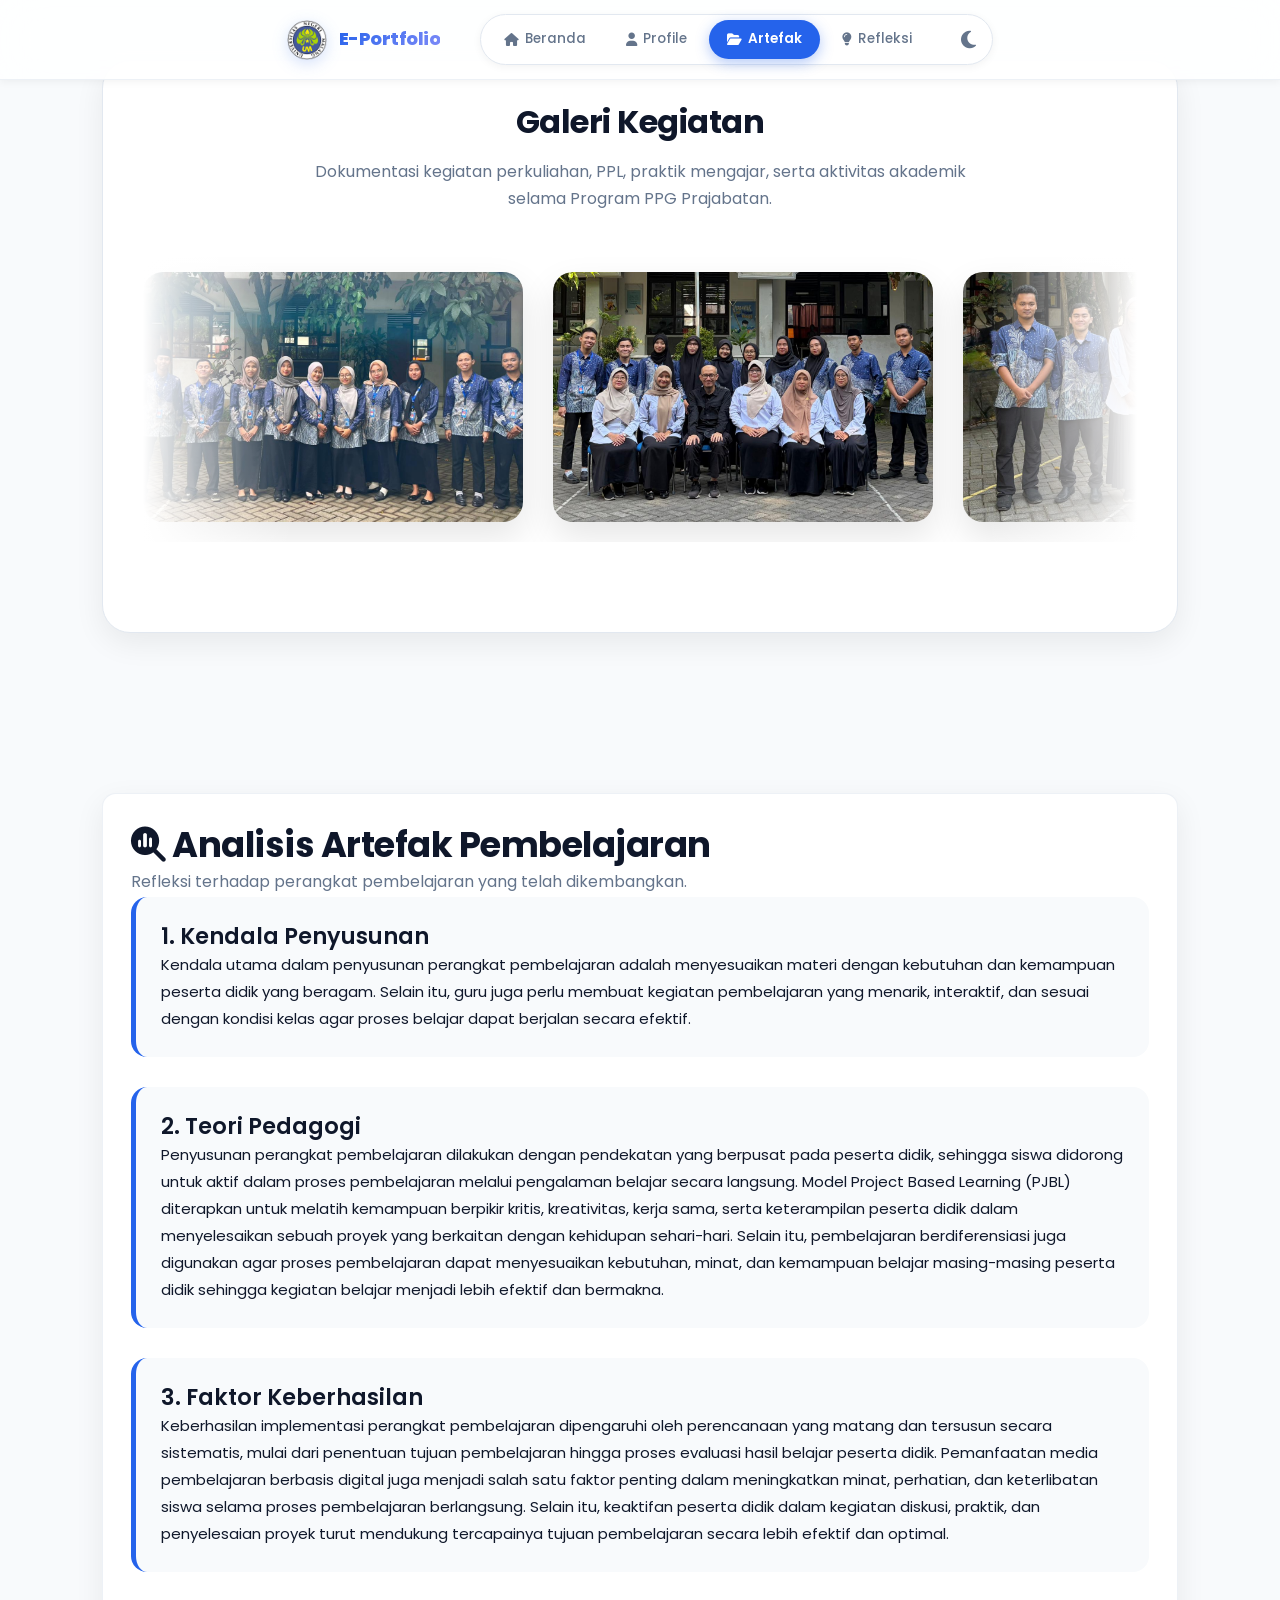
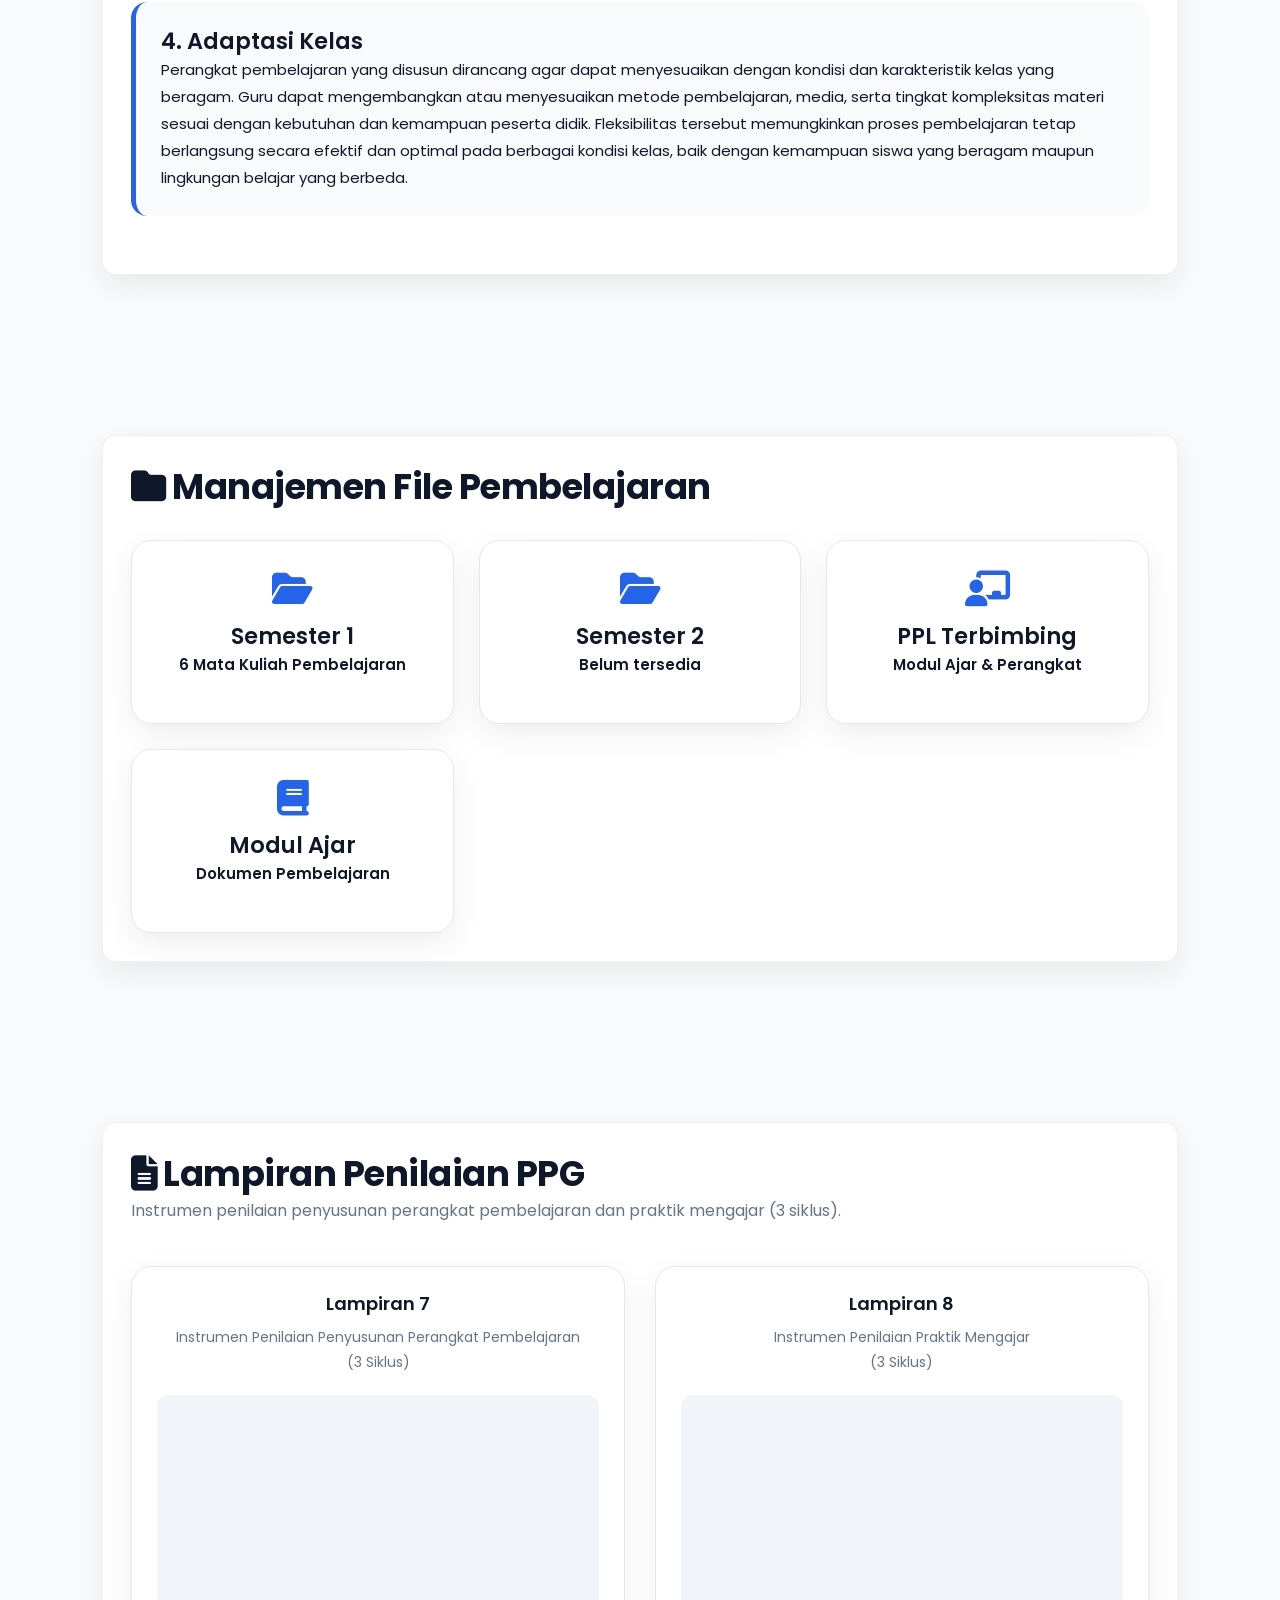
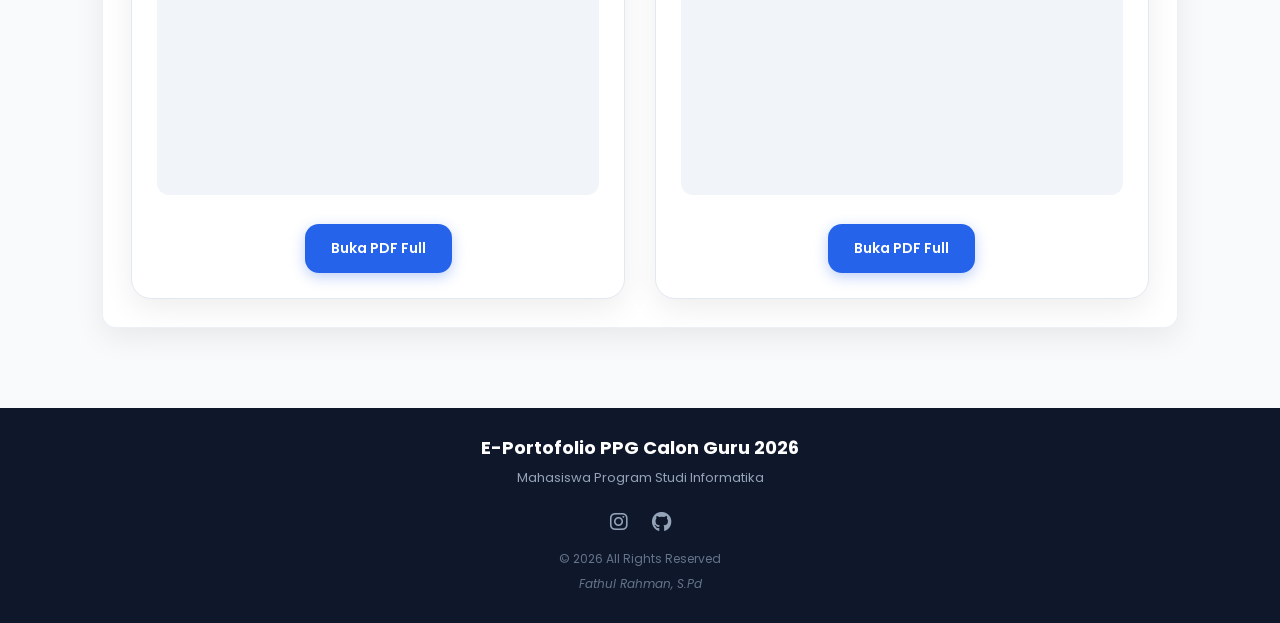
==== commit f4916469: "Update artefak.html" ====
--- a/e-porto/artefak.html
+++ b/e-porto/artefak.html
@@ -87,45 +87,44 @@
       <div class="analysis-box">
         <h3>1. Kendala Penyusunan</h3>
         <p>
-          Kendala utama dalam penyusunan perangkat pembelajaran terletak pada penyesuaian antara capaian pembelajaran
-          dengan kebutuhan peserta didik yang beragam. Selain itu, guru perlu merancang variasi aktivitas pembelajaran
-          yang menarik, interaktif, dan sesuai dengan tingkat kemampuan siswa. Perbedaan karakteristik kelas, seperti
-          kemampuan akademik, motivasi belajar, serta ketersediaan sarana pendukung, juga menjadi tantangan tersendiri
-          dalam proses penyusunan perangkat pembelajaran yang efektif dan adaptif.
+          Kendala utama dalam penyusunan perangkat pembelajaran adalah menyesuaikan materi dengan kebutuhan dan kemampuan 
+          peserta didik yang beragam. Selain itu, guru juga perlu membuat kegiatan pembelajaran yang menarik, interaktif, 
+          dan sesuai dengan kondisi kelas agar proses belajar dapat berjalan secara efektif.
+
         </p>
       </div>
 
       <div class="analysis-box">
         <h3>2. Teori Pedagogi</h3>
         <p>
-          Penyusunan perangkat pembelajaran didasarkan pada pendekatan konstruktivistik yang menekankan peran aktif
-          peserta didik dalam membangun pengetahuan melalui pengalaman belajar. Model Problem Based Learning (PBL)
-          diterapkan untuk melatih kemampuan berpikir kritis, analitis, dan pemecahan masalah melalui penyajian
-          permasalahan kontekstual yang berkaitan dengan kehidupan sehari-hari. Selain itu, pembelajaran berdiferensiasi
-          digunakan agar proses pembelajaran dapat menyesuaikan kebutuhan, minat, serta kemampuan belajar masing-masing
-          peserta didik.
+          Penyusunan perangkat pembelajaran dilakukan dengan pendekatan yang berpusat pada peserta didik, sehingga siswa didorong 
+          untuk aktif dalam proses pembelajaran melalui pengalaman belajar secara langsung. Model Project Based Learning (PJBL) diterapkan 
+          untuk melatih kemampuan berpikir kritis, kreativitas, kerja sama, serta keterampilan peserta didik dalam menyelesaikan sebuah proyek
+          yang berkaitan dengan kehidupan sehari-hari. Selain itu, pembelajaran berdiferensiasi juga digunakan agar proses pembelajaran dapat 
+          menyesuaikan kebutuhan, minat, dan kemampuan belajar masing-masing peserta didik sehingga kegiatan belajar menjadi lebih efektif dan bermakna.
+
         </p>
       </div>
 
       <div class="analysis-box">
         <h3>3. Faktor Keberhasilan</h3>
         <p>
-          Keberhasilan implementasi perangkat pembelajaran dipengaruhi oleh perencanaan yang sistematis dan terstruktur,
-          mulai dari penyusunan tujuan pembelajaran hingga evaluasi hasil belajar. Penggunaan media digital interaktif
-          juga berperan penting dalam meningkatkan minat dan keterlibatan peserta didik selama proses pembelajaran. Di
-          samping itu, partisipasi aktif siswa dalam diskusi, praktik, maupun kegiatan proyek menjadi faktor utama yang
-          mendukung tercapainya tujuan pembelajaran secara optimal.
+          Keberhasilan implementasi perangkat pembelajaran dipengaruhi oleh perencanaan yang matang dan tersusun secara sistematis, mulai dari penentuan 
+          tujuan pembelajaran hingga proses evaluasi hasil belajar peserta didik. Pemanfaatan media pembelajaran berbasis digital juga menjadi salah satu 
+          faktor penting dalam meningkatkan minat, perhatian, dan keterlibatan siswa selama proses pembelajaran berlangsung. Selain itu, keaktifan peserta didik 
+          dalam kegiatan diskusi, praktik, dan penyelesaian proyek turut mendukung tercapainya tujuan pembelajaran secara lebih efektif dan optimal.
+
         </p>
       </div>
 
       <div class="analysis-box">
         <h3>4. Adaptasi Kelas</h3>
         <p>
-          Perangkat pembelajaran yang disusun memiliki fleksibilitas untuk disesuaikan dengan kondisi dan kebutuhan
-          kelas yang berbeda. Guru dapat melakukan modifikasi pada metode, media, maupun tingkat kesulitan materi sesuai
-          dengan kemampuan peserta didik. Adaptasi ini memungkinkan proses pembelajaran tetap berjalan efektif baik pada
-          kelas dengan kemampuan heterogen maupun pada kondisi lingkungan belajar yang memiliki keterbatasan sarana dan
-          prasarana.
+          Perangkat pembelajaran yang disusun dirancang agar dapat menyesuaikan dengan kondisi dan karakteristik kelas yang beragam. 
+          Guru dapat mengembangkan atau menyesuaikan metode pembelajaran, media, serta tingkat kompleksitas materi sesuai dengan kebutuhan
+          dan kemampuan peserta didik. Fleksibilitas tersebut memungkinkan proses pembelajaran tetap berlangsung secara efektif dan optimal 
+          pada berbagai kondisi kelas, baik dengan kemampuan siswa yang beragam maupun lingkungan belajar yang berbeda.
+
         </p>
       </div>
     </div>
@@ -190,7 +189,7 @@
   </button>
   <footer>
     <div class="footer-content">
-      <h3>E-Portfolio PPG Prajabatan 2026</h3>
+      <h3>E-Portofolio PPG Calon Guru 2026</h3>
       <p>Mahasiswa Program Studi Informatika</p>
 
       <div class="footer-social">
@@ -200,7 +199,7 @@
 
       <div class="footer-bottom">
         © 2026 All Rights Reserved
-        <p><i>Designed by Dimel Creative Inc</i></p>
+        <p><i>Fathul Rahman, S.Pd</i></p>
       </div>
     </div>
   </footer>
@@ -307,4 +306,4 @@
   </script>
 </body>
 
-</html>+</html>
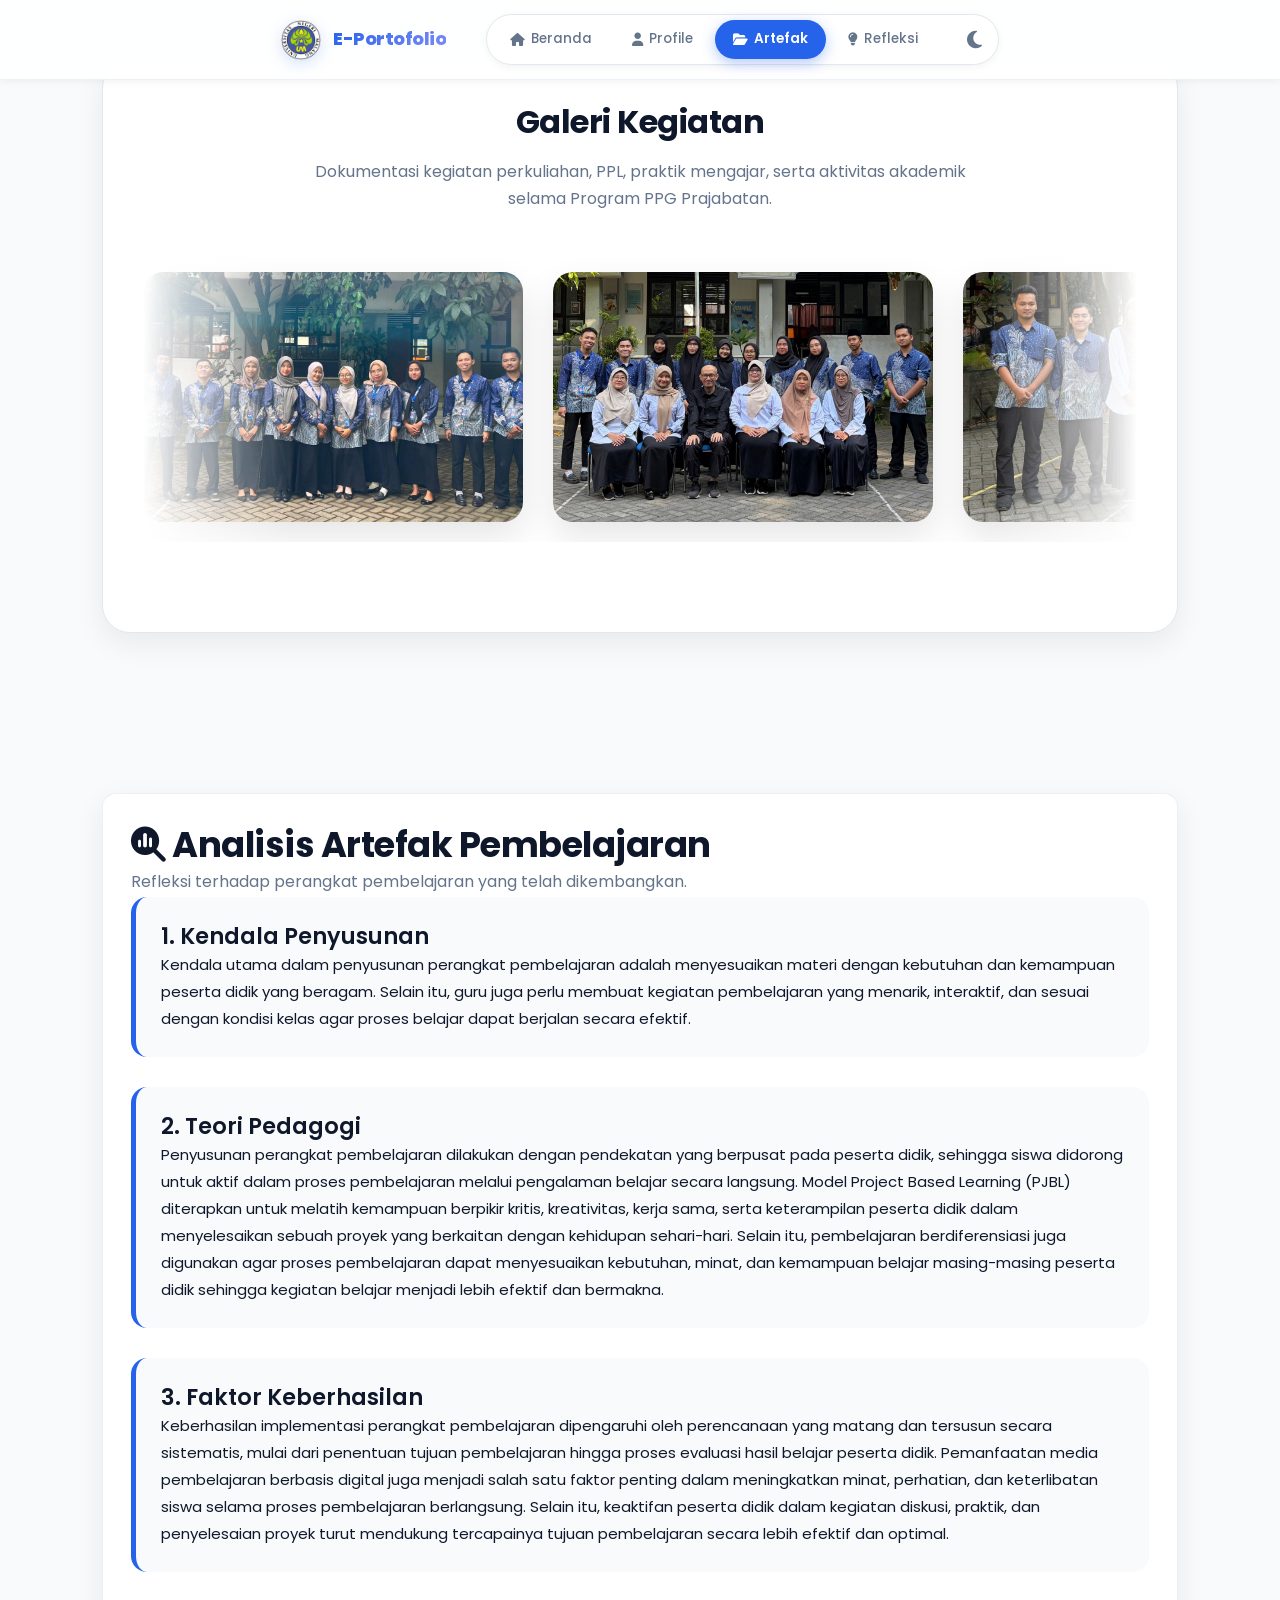
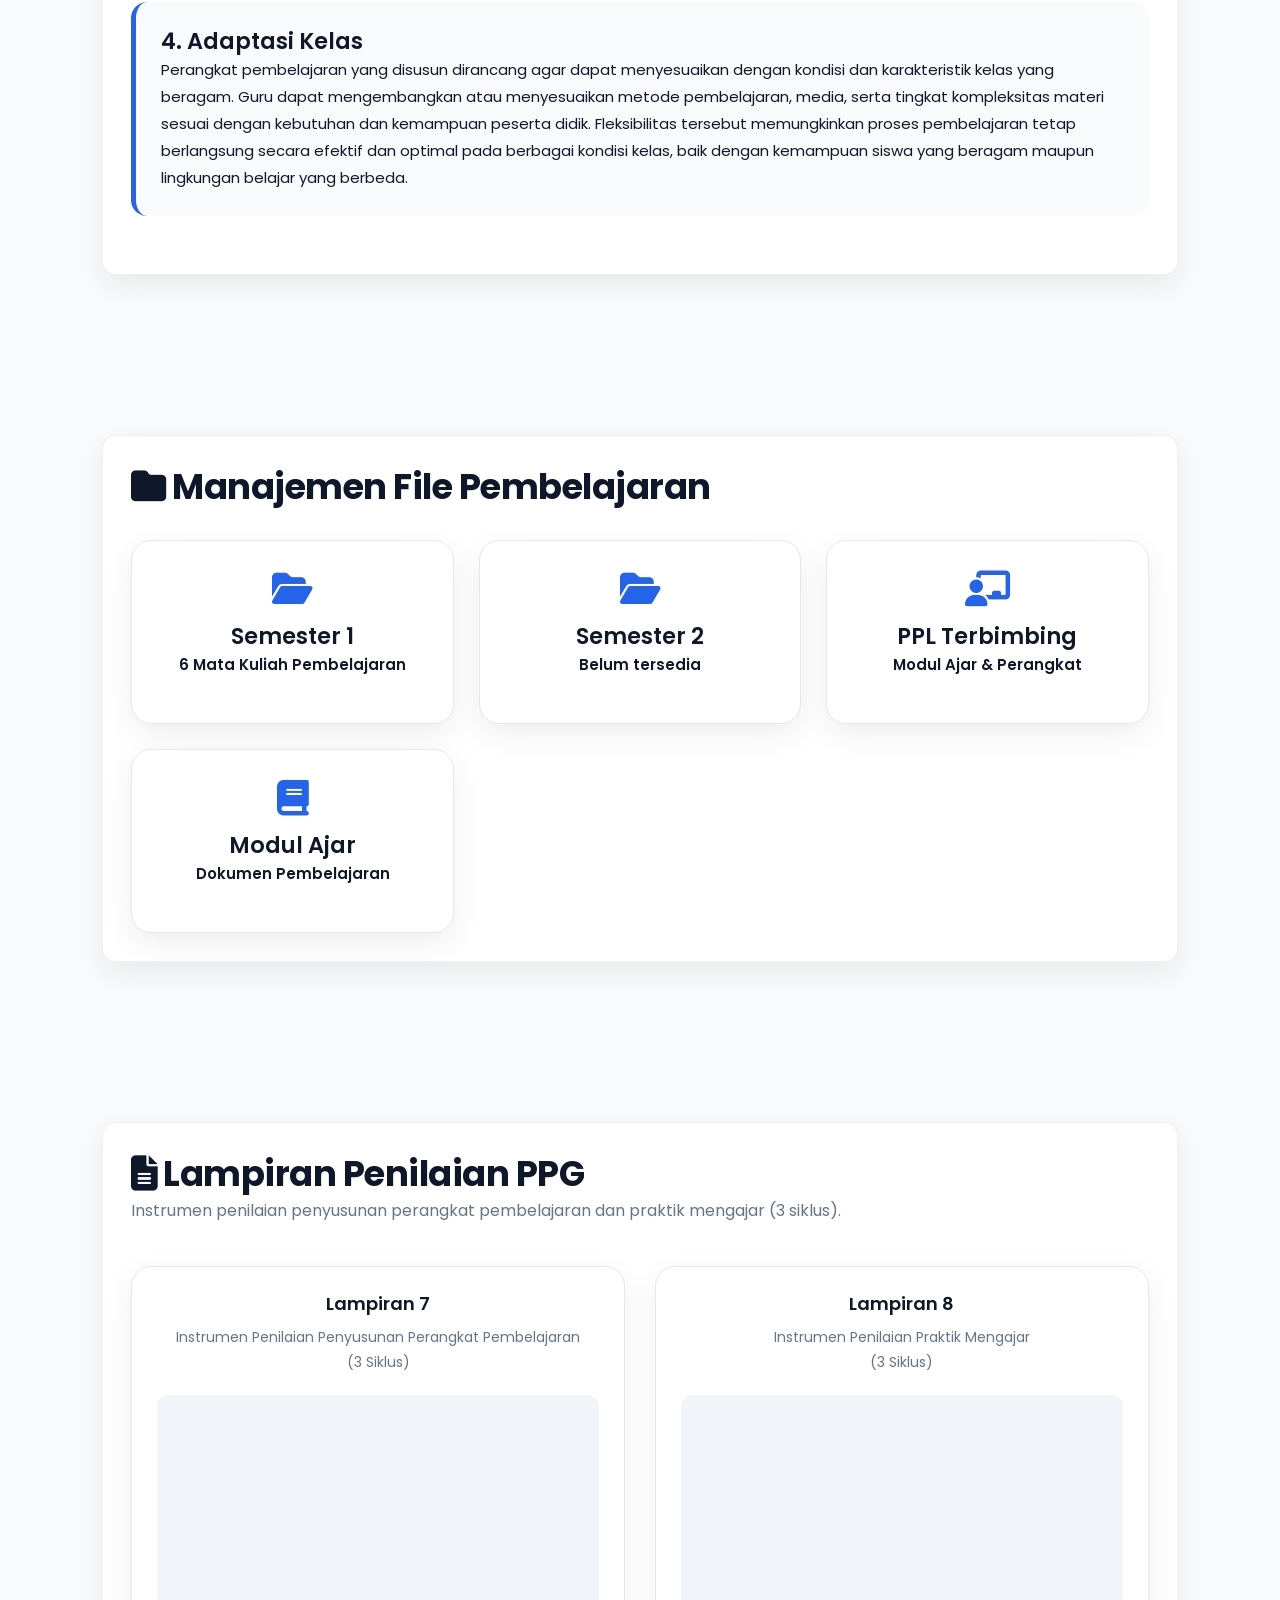
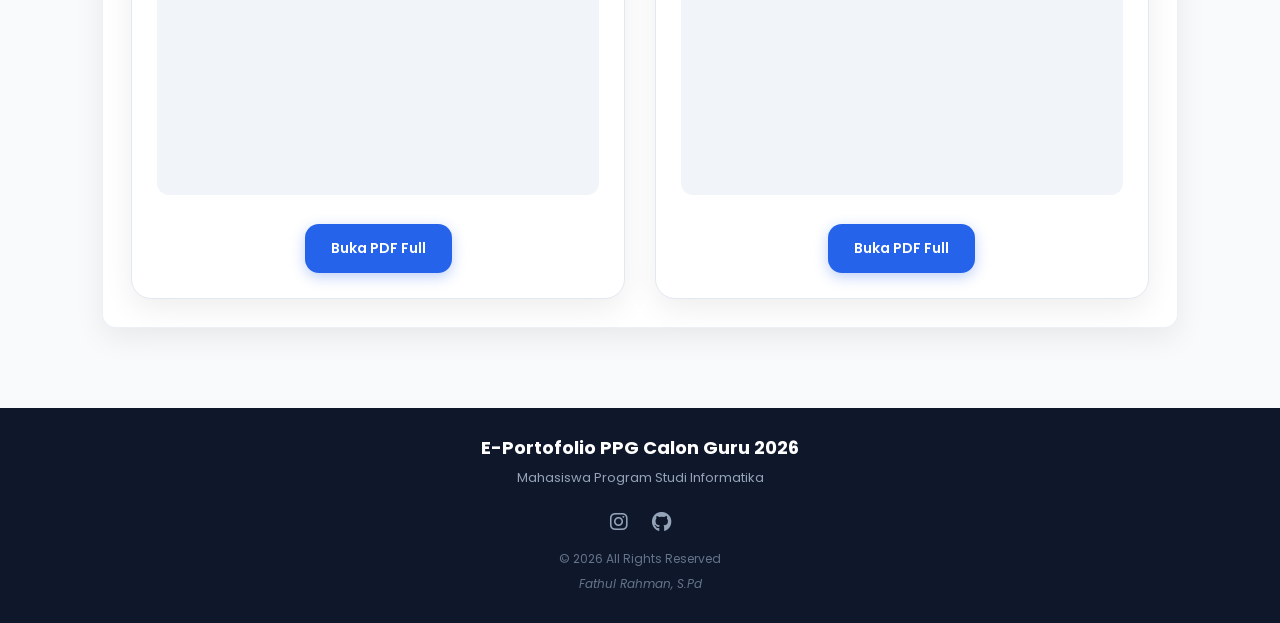
==== commit 744c4157: "Update artefak.html" ====
--- a/e-porto/artefak.html
+++ b/e-porto/artefak.html
@@ -4,7 +4,7 @@
 <head>
   <meta charset="UTF-8">
   <meta name="viewport" content="width=device-width, initial-scale=1.0">
-  <title>Artefak - E-Portfolio PPG</title>
+  <title>Artefak - E-Portofolio PPG</title>
 
   <link rel="icon" href="assets/img/favicon.png">
   <link rel="stylesheet" href="https://cdnjs.cloudflare.com/ajax/libs/font-awesome/6.5.1/css/all.min.css">
@@ -26,7 +26,7 @@
   <nav class="navbar">
     <div class="nav-left">
       <img src="assets/img/logo1.png" class="logo" alt="Logo E-Portfolio">
-      <div class="title">E-Portfolio</div>
+      <div class="title">E-Portofolio</div>
     </div>
     <div class="nav-right">
       <a href="index.html"><i class="fas fa-house"></i> Beranda</a>
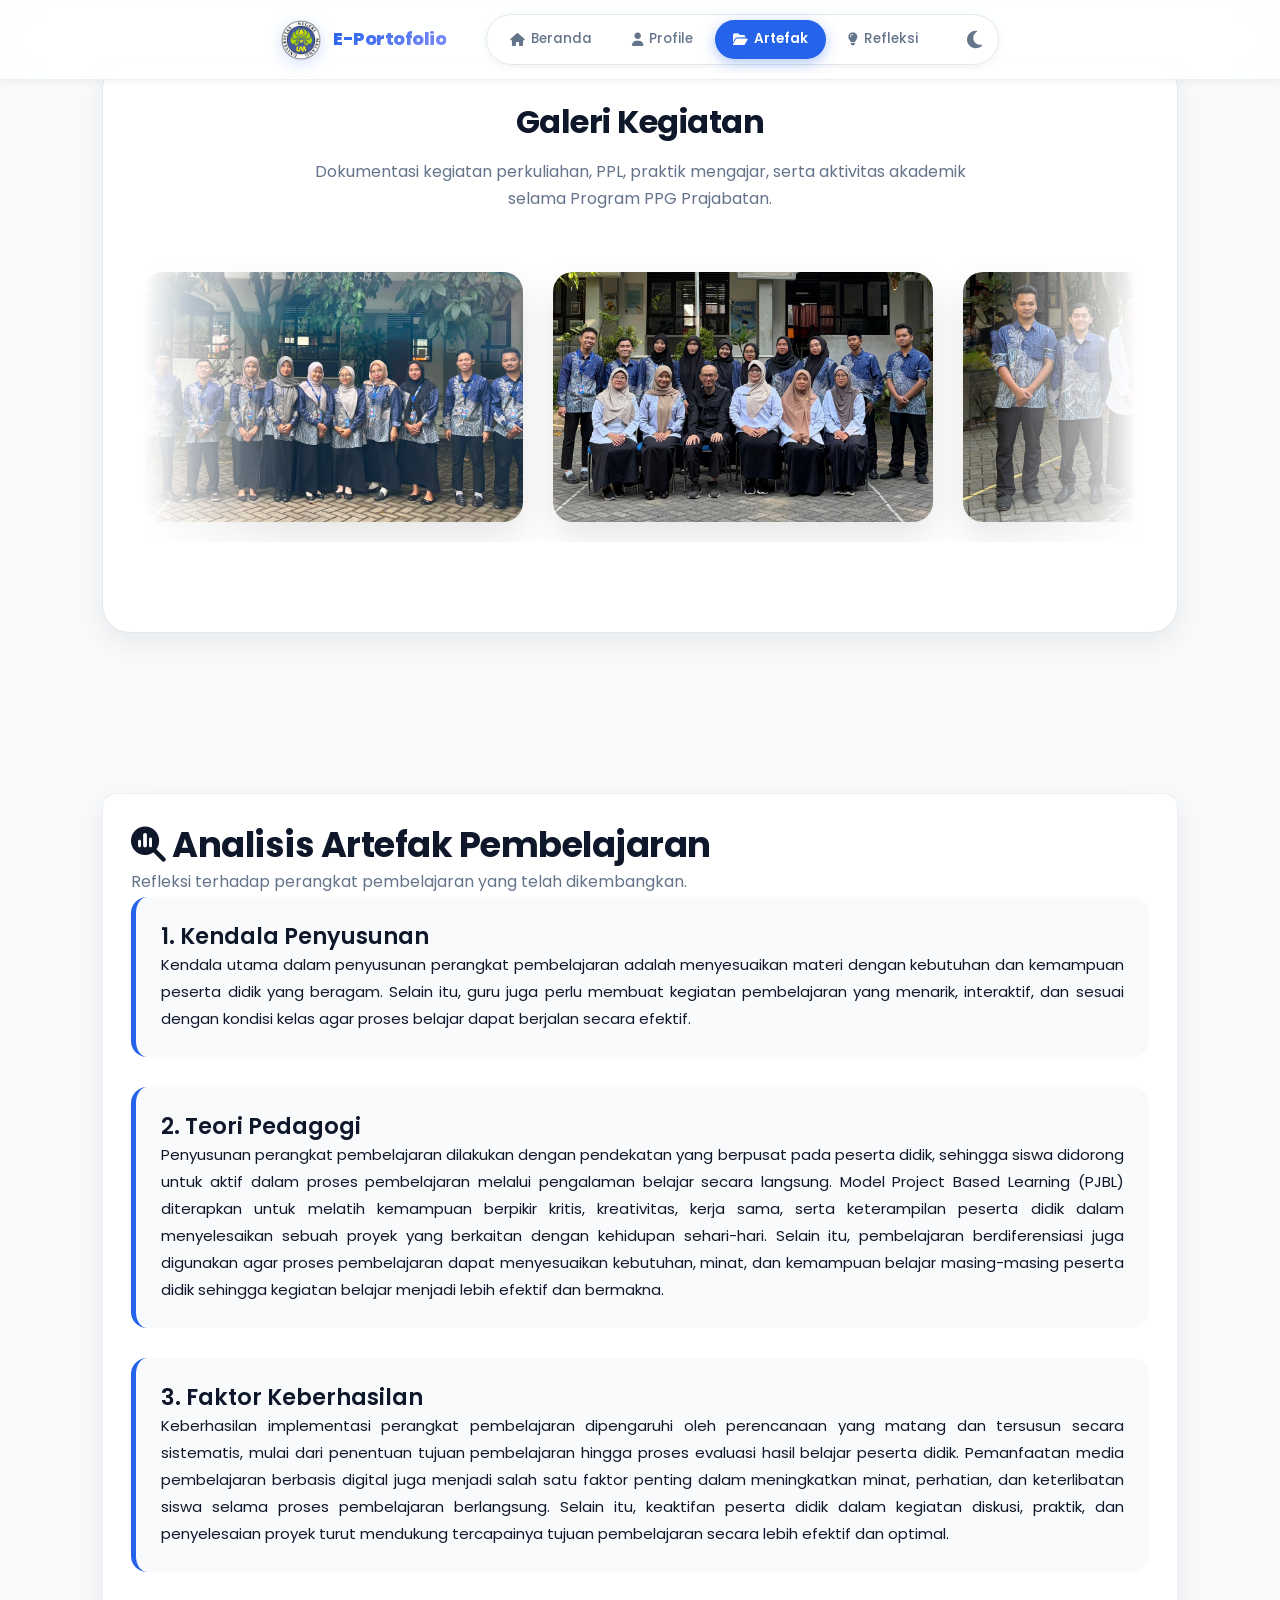
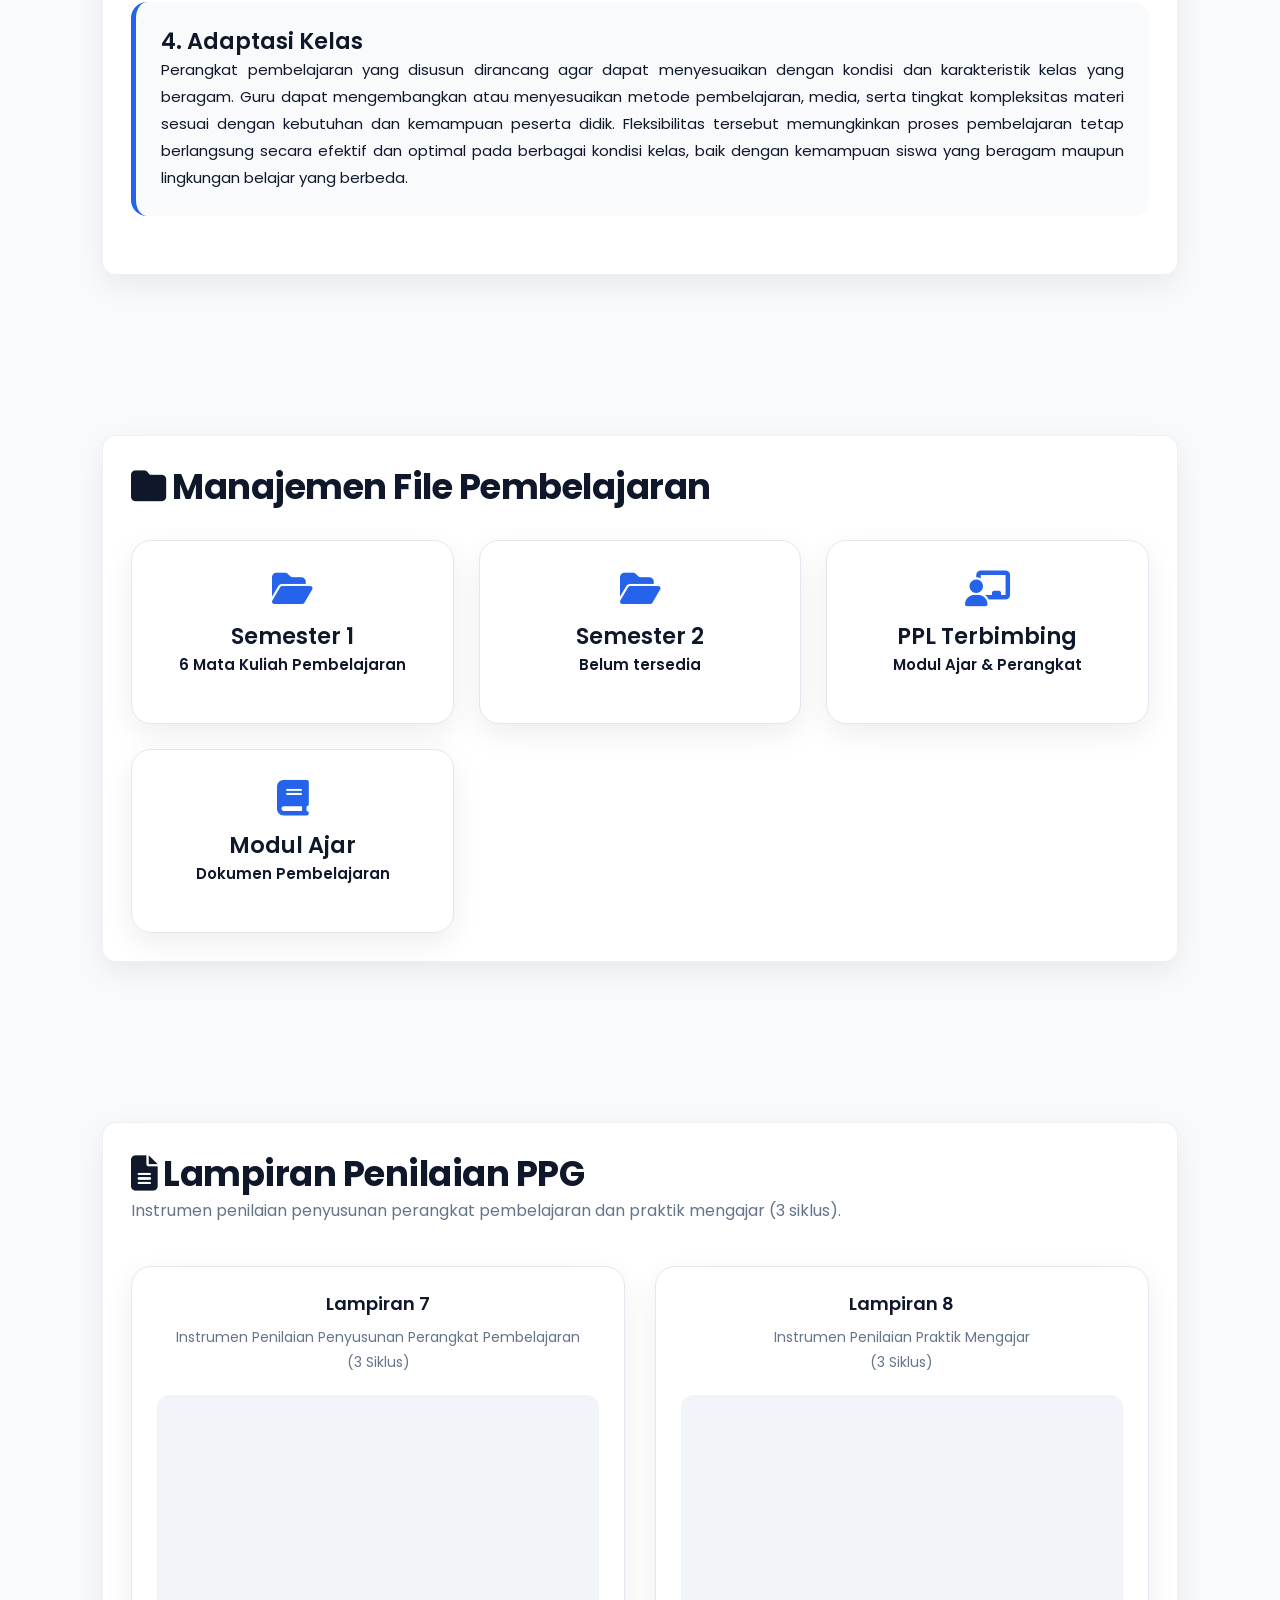
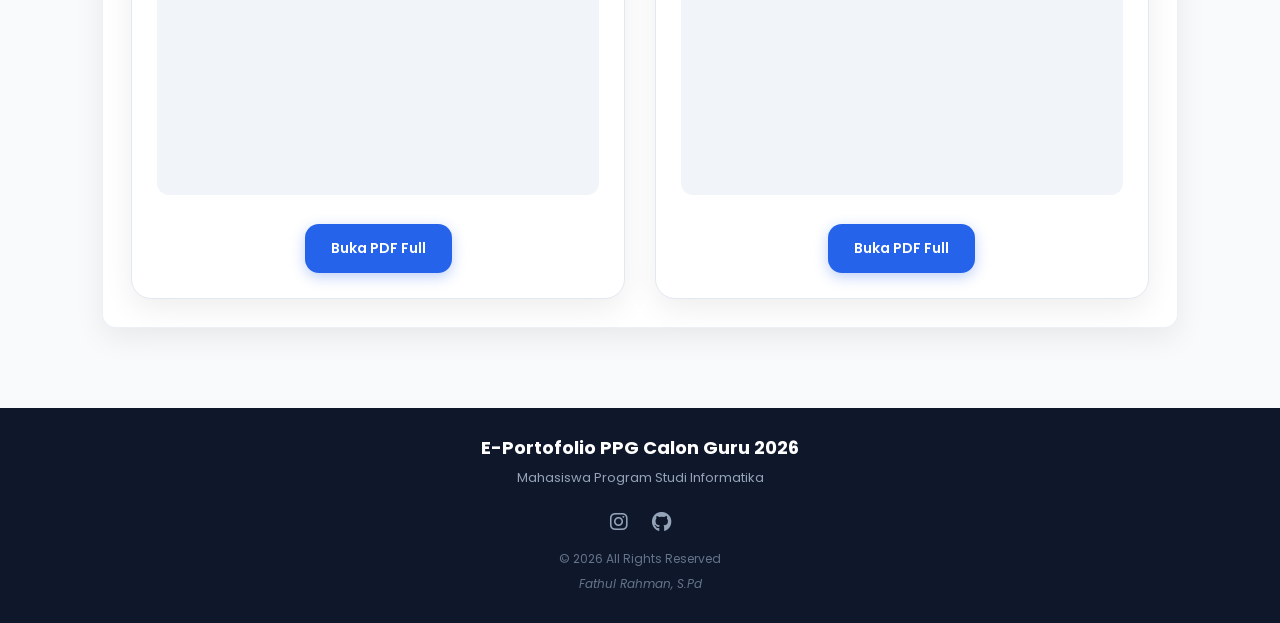
==== commit 0213ea96: "Update artefak.html" ====
--- a/e-porto/artefak.html
+++ b/e-porto/artefak.html
@@ -86,7 +86,7 @@
 
       <div class="analysis-box">
         <h3>1. Kendala Penyusunan</h3>
-        <p>
+        <p style ="text-align: justify;">
           Kendala utama dalam penyusunan perangkat pembelajaran adalah menyesuaikan materi dengan kebutuhan dan kemampuan 
           peserta didik yang beragam. Selain itu, guru juga perlu membuat kegiatan pembelajaran yang menarik, interaktif, 
           dan sesuai dengan kondisi kelas agar proses belajar dapat berjalan secara efektif.
@@ -96,7 +96,7 @@
 
       <div class="analysis-box">
         <h3>2. Teori Pedagogi</h3>
-        <p>
+        <p style ="text-align: justify;">
           Penyusunan perangkat pembelajaran dilakukan dengan pendekatan yang berpusat pada peserta didik, sehingga siswa didorong 
           untuk aktif dalam proses pembelajaran melalui pengalaman belajar secara langsung. Model Project Based Learning (PJBL) diterapkan 
           untuk melatih kemampuan berpikir kritis, kreativitas, kerja sama, serta keterampilan peserta didik dalam menyelesaikan sebuah proyek
@@ -108,7 +108,7 @@
 
       <div class="analysis-box">
         <h3>3. Faktor Keberhasilan</h3>
-        <p>
+        <p style ="text-align: justify;">
           Keberhasilan implementasi perangkat pembelajaran dipengaruhi oleh perencanaan yang matang dan tersusun secara sistematis, mulai dari penentuan 
           tujuan pembelajaran hingga proses evaluasi hasil belajar peserta didik. Pemanfaatan media pembelajaran berbasis digital juga menjadi salah satu 
           faktor penting dalam meningkatkan minat, perhatian, dan keterlibatan siswa selama proses pembelajaran berlangsung. Selain itu, keaktifan peserta didik 
@@ -119,7 +119,7 @@
 
       <div class="analysis-box">
         <h3>4. Adaptasi Kelas</h3>
-        <p>
+        <p style ="text-align: justify;">
           Perangkat pembelajaran yang disusun dirancang agar dapat menyesuaikan dengan kondisi dan karakteristik kelas yang beragam. 
           Guru dapat mengembangkan atau menyesuaikan metode pembelajaran, media, serta tingkat kompleksitas materi sesuai dengan kebutuhan
           dan kemampuan peserta didik. Fleksibilitas tersebut memungkinkan proses pembelajaran tetap berlangsung secara efektif dan optimal 
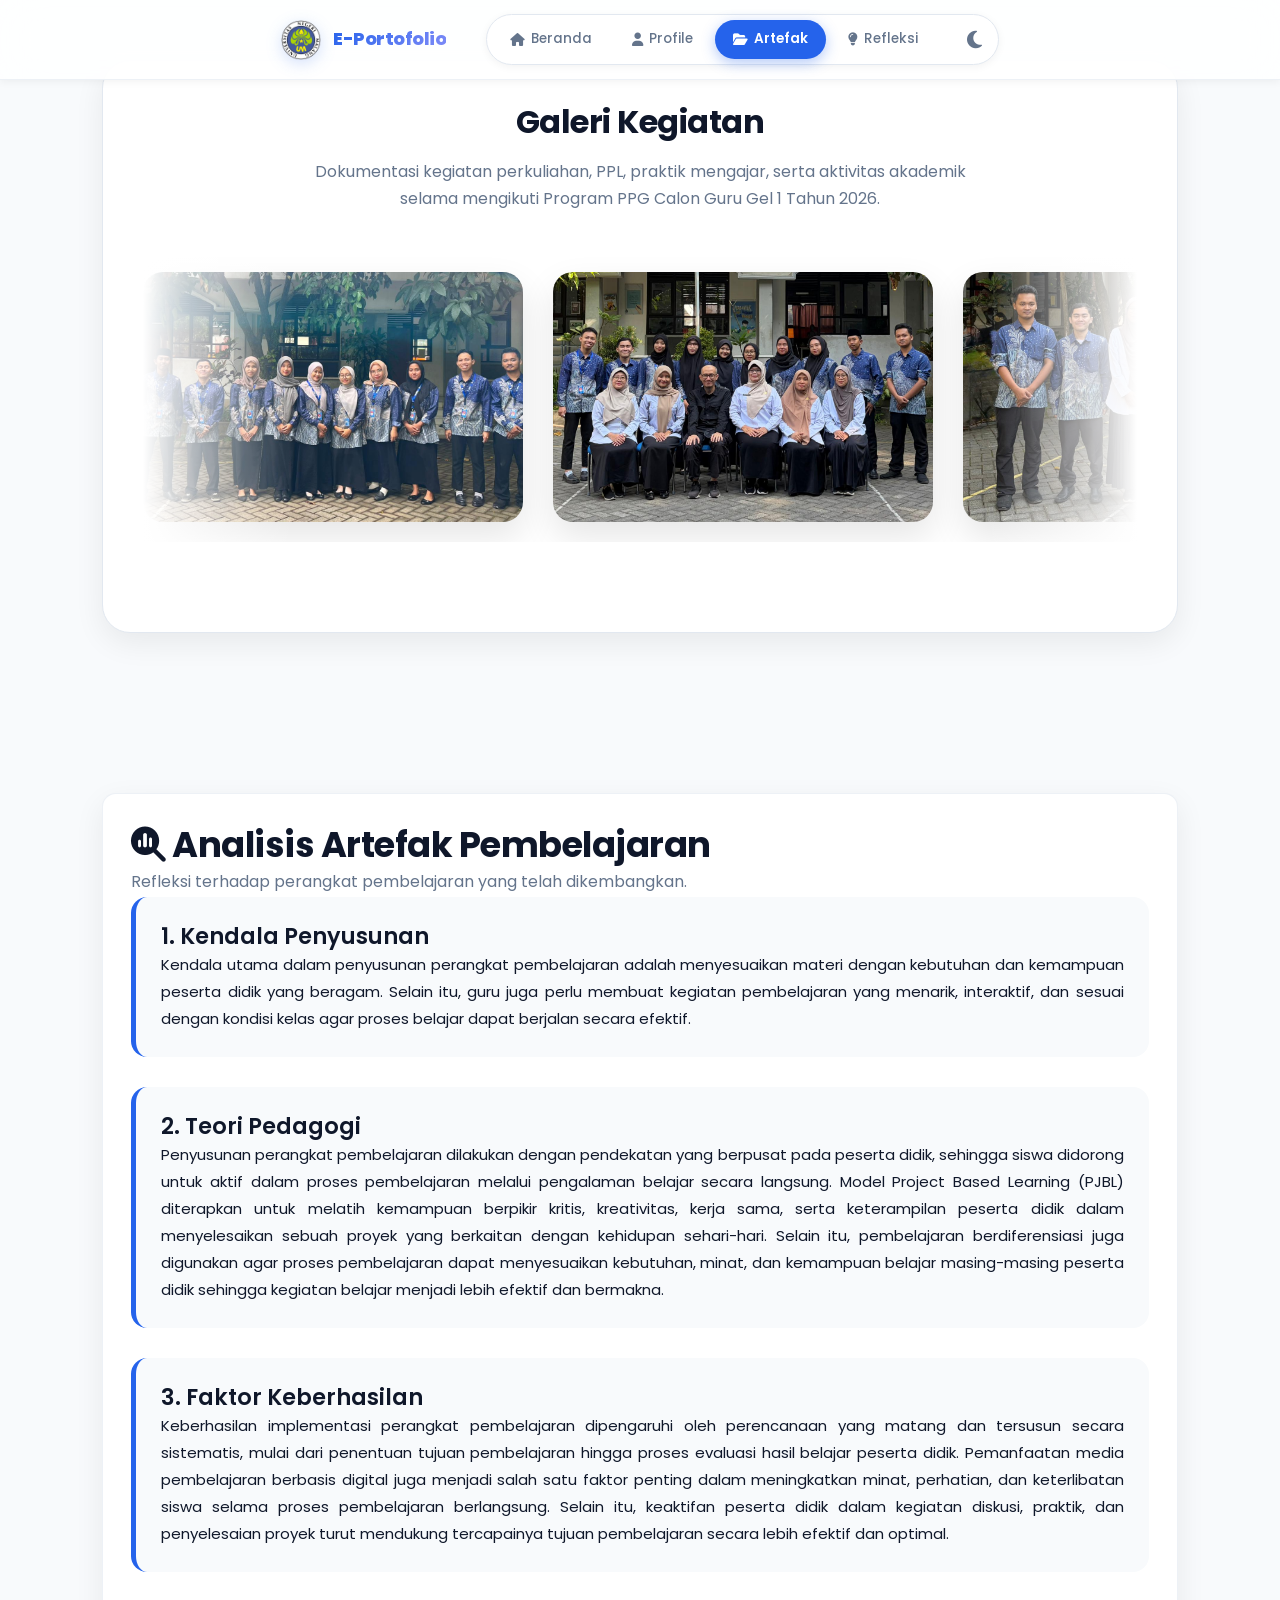
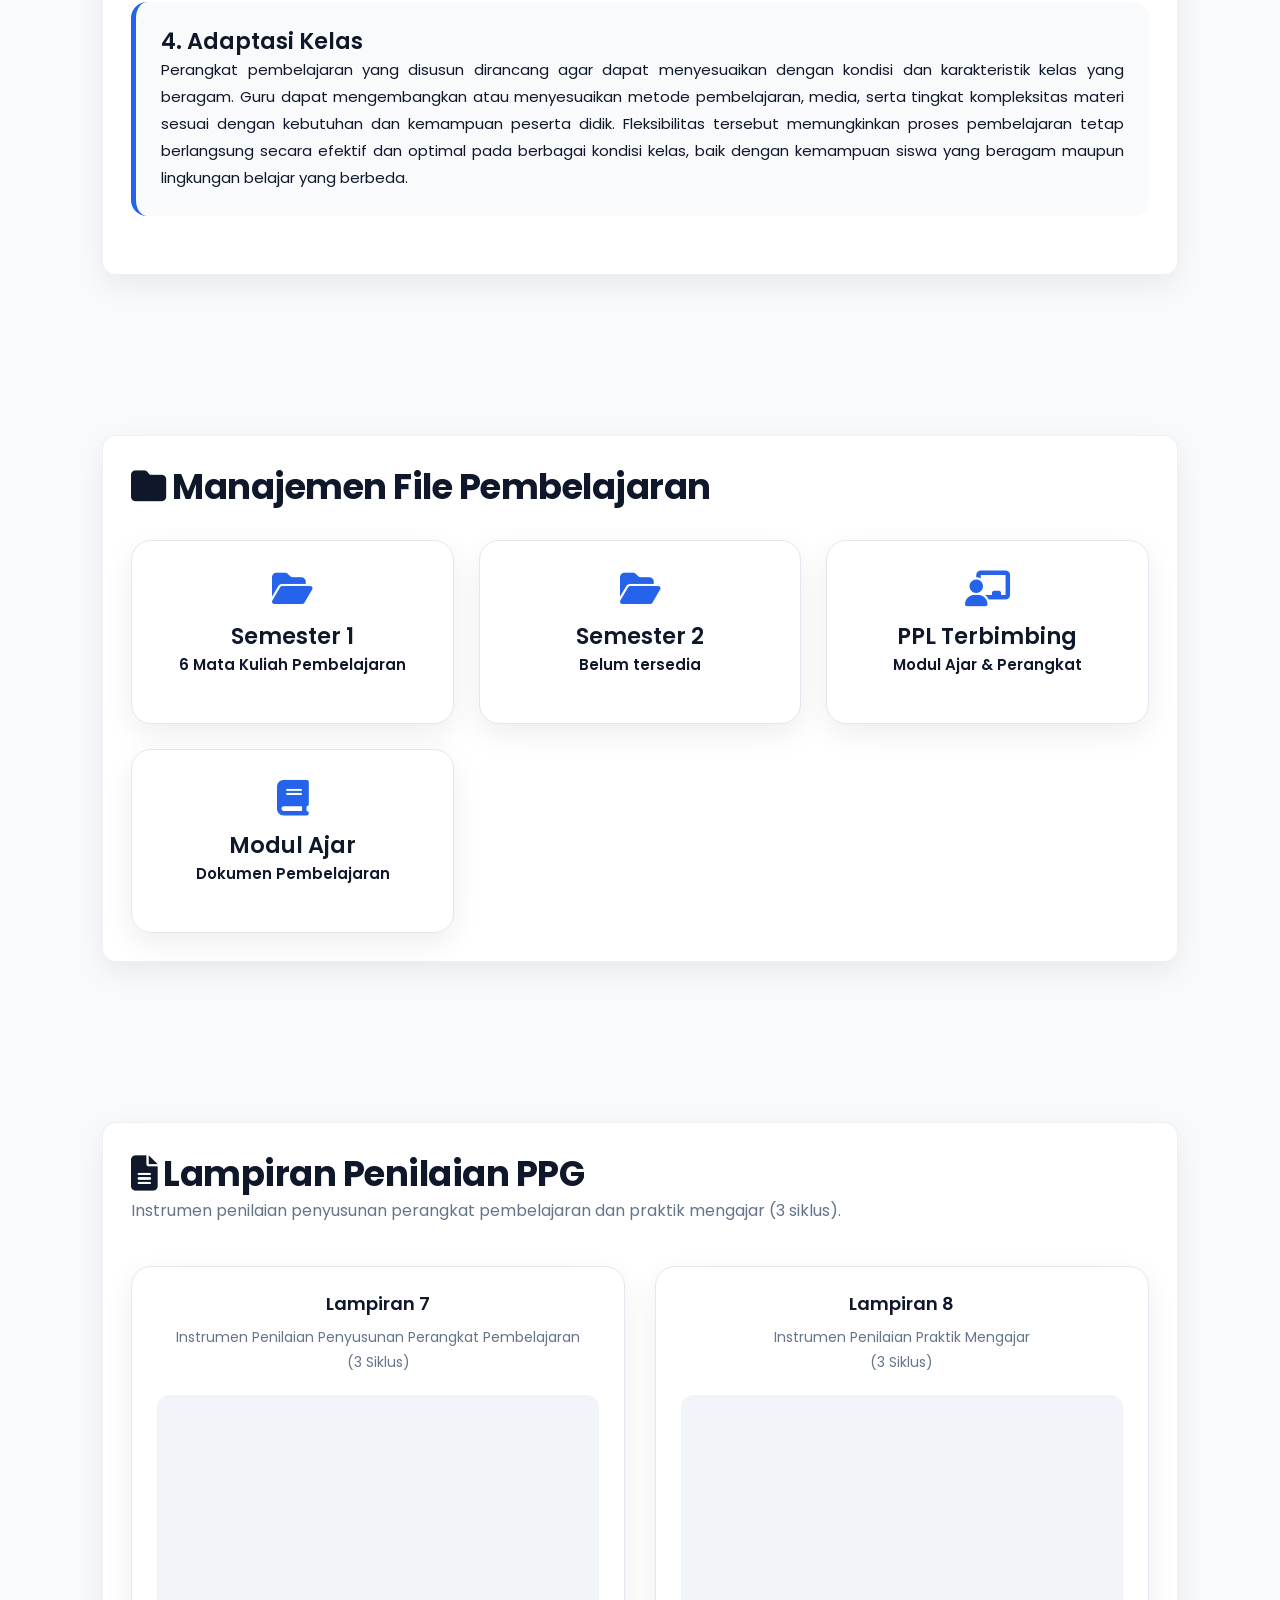
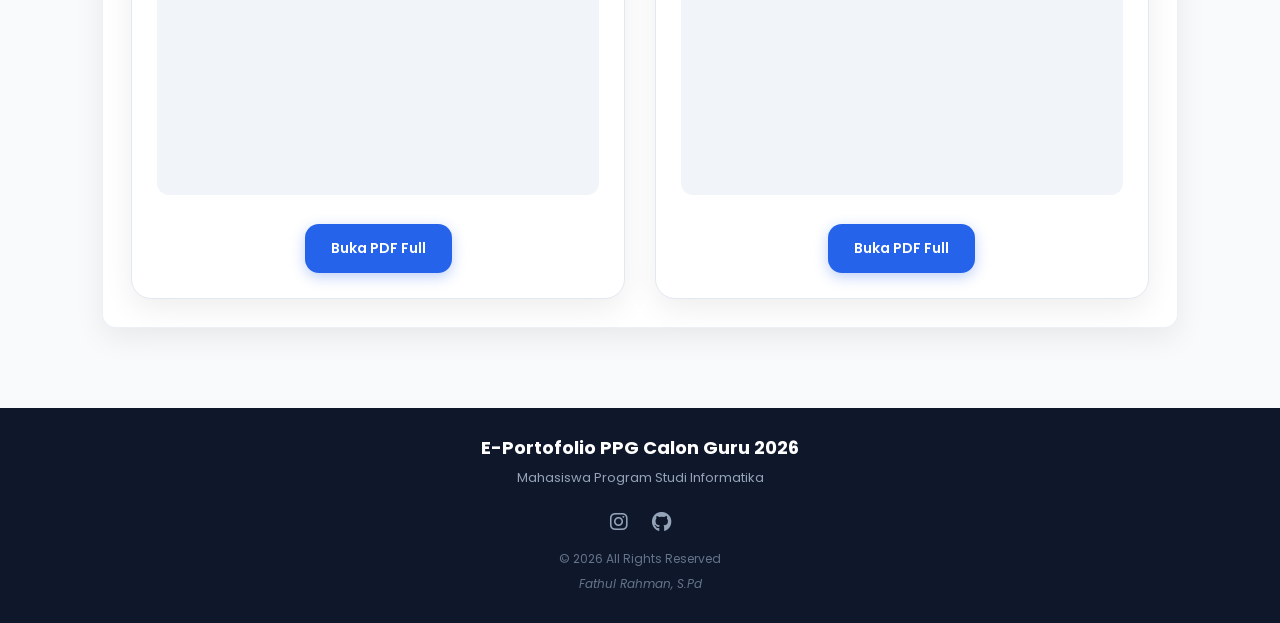
==== commit 4061cdef: "Update artefak.html" ====
--- a/e-porto/artefak.html
+++ b/e-porto/artefak.html
@@ -47,7 +47,7 @@
         <h2>Galeri Kegiatan</h2>
         <p>
           Dokumentasi kegiatan perkuliahan, PPL, praktik mengajar,
-          serta aktivitas akademik selama Program PPG Prajabatan.
+          serta aktivitas akademik selama mengikuti Program PPG Calon Guru Gel 1 Tahun 2026.
         </p>
       </div>
 
